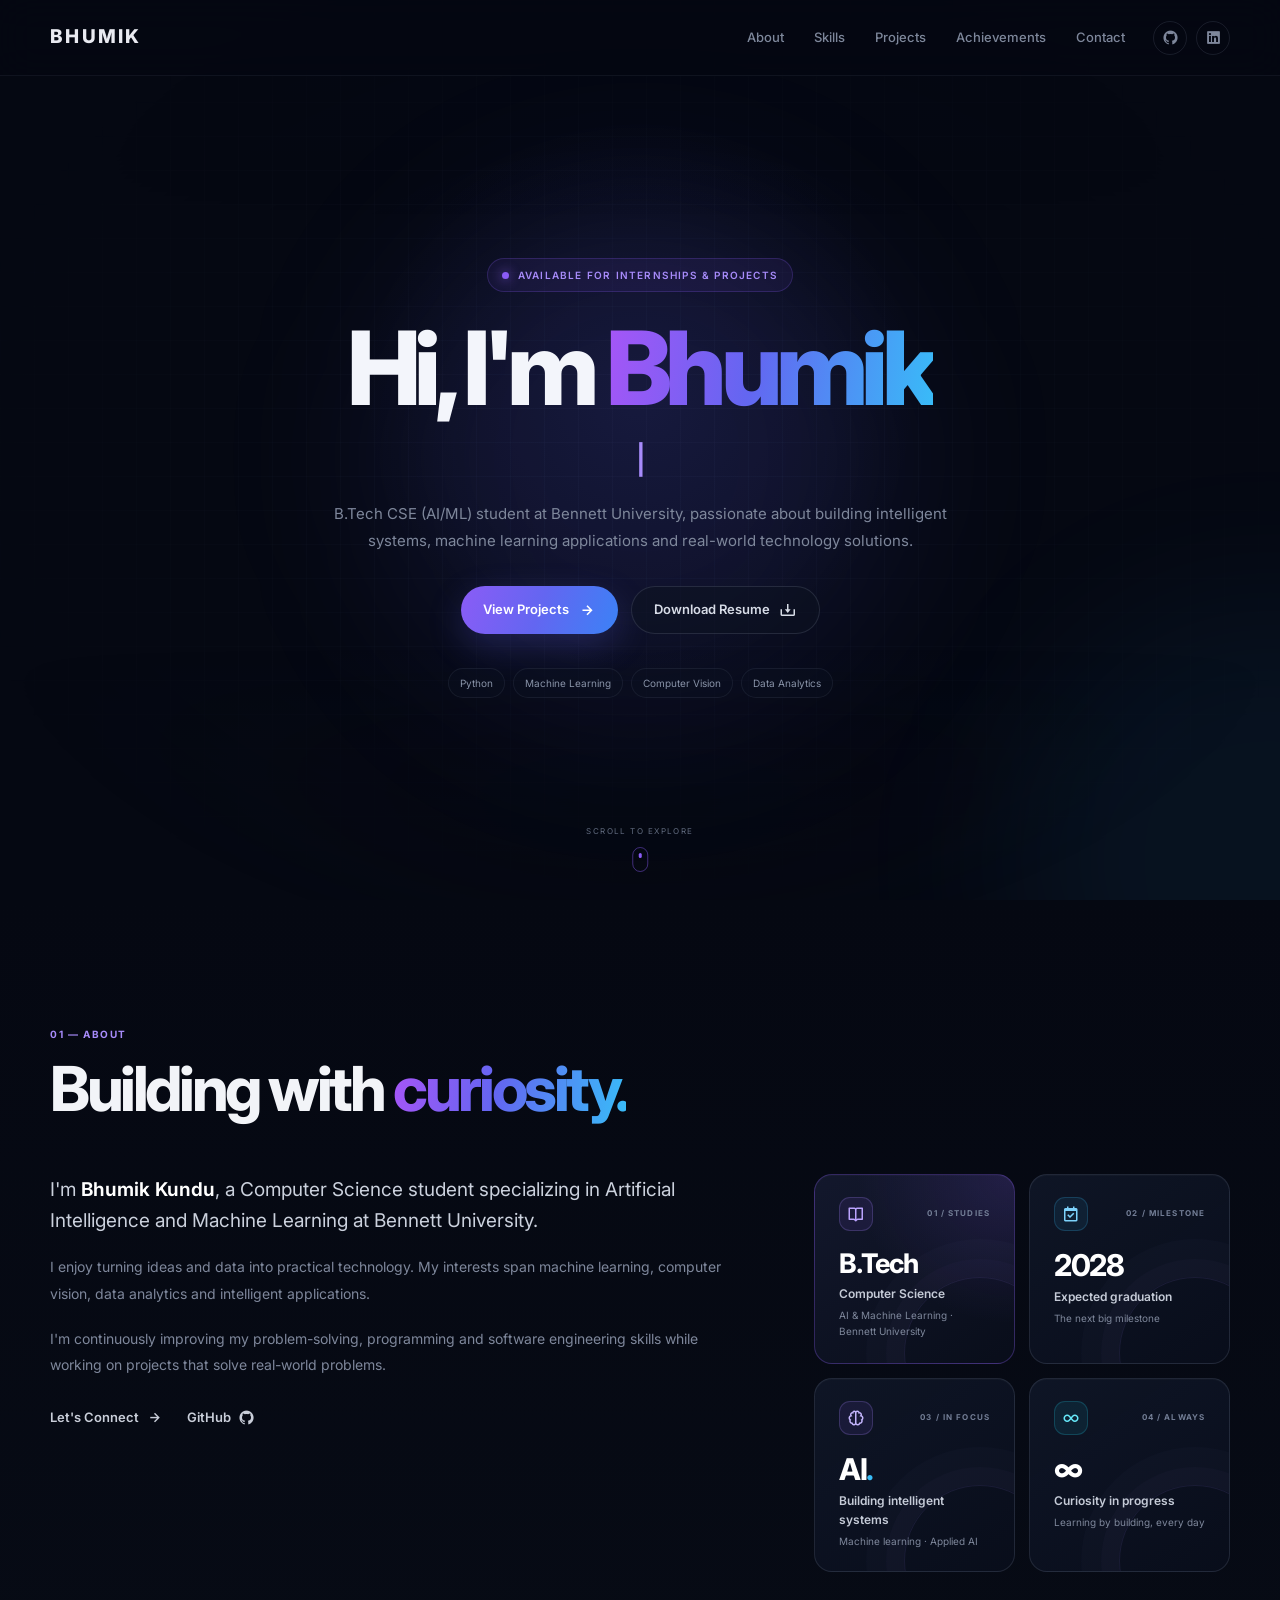
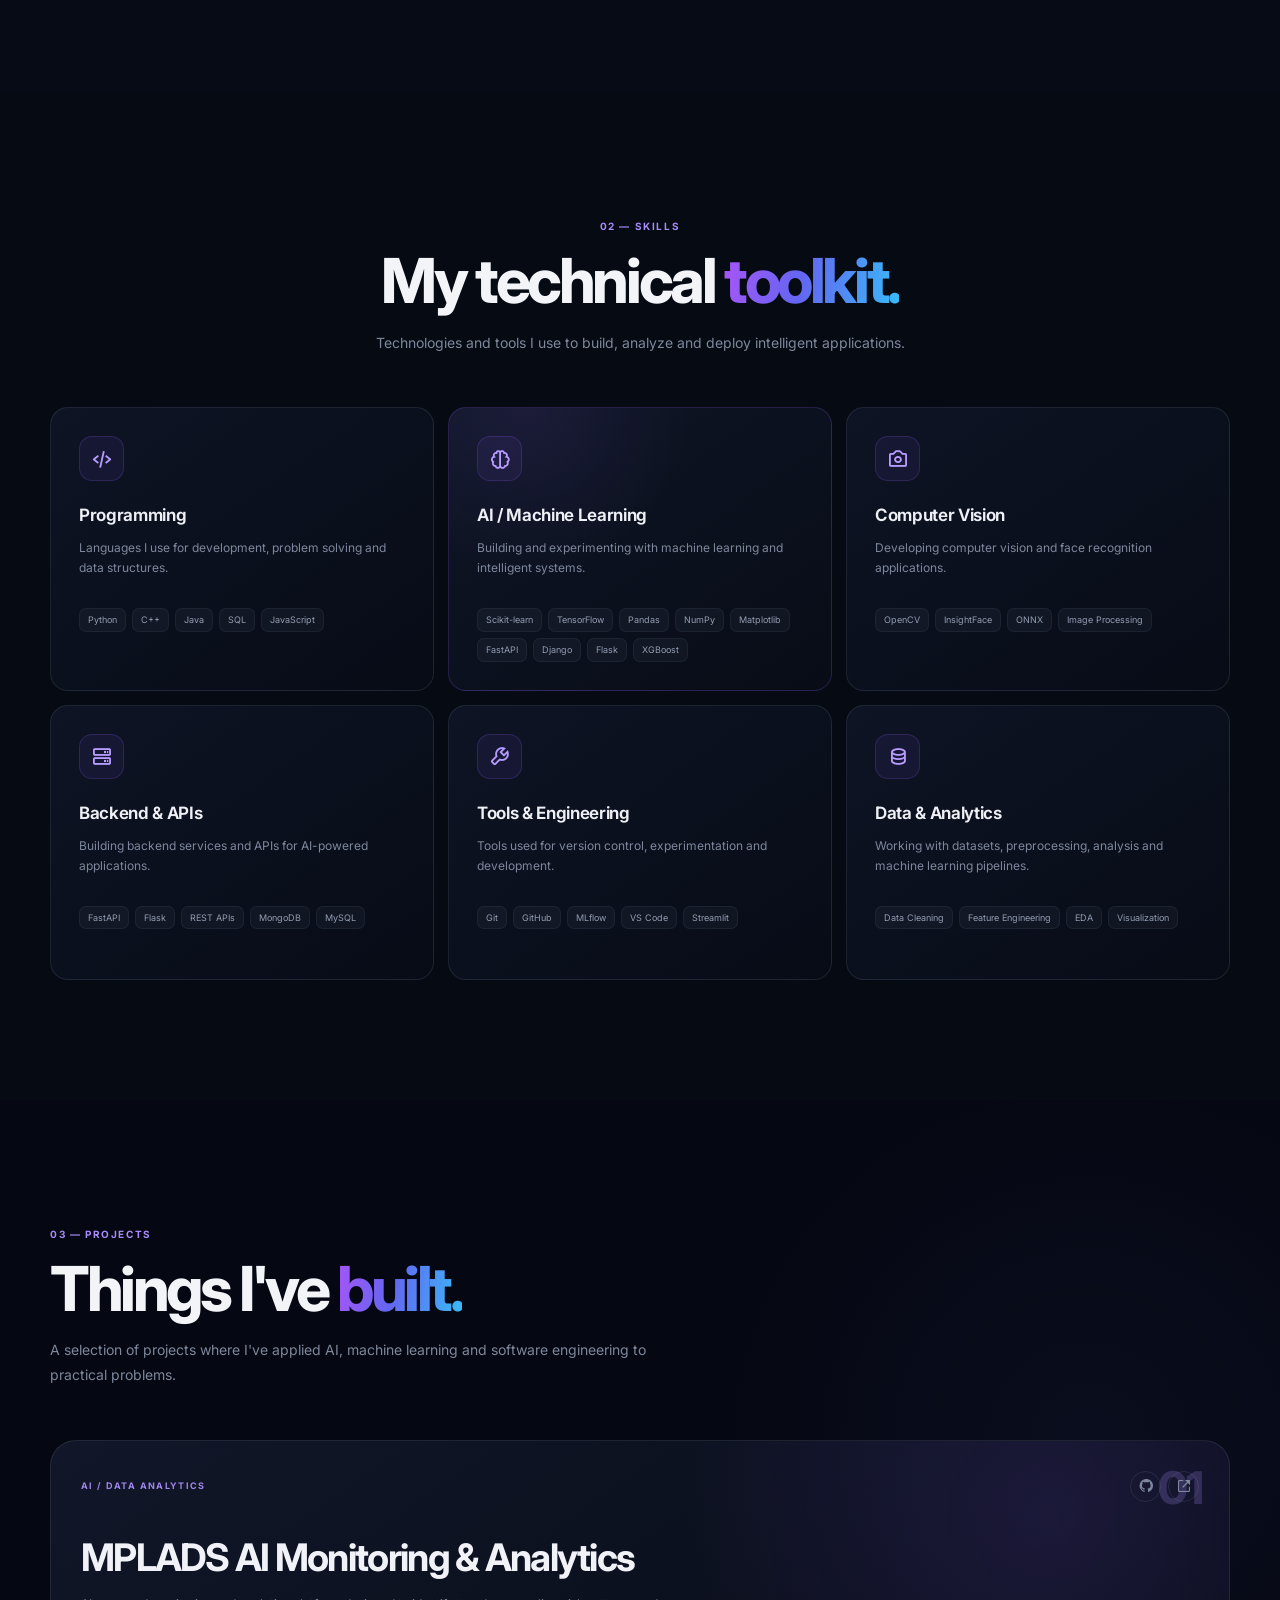
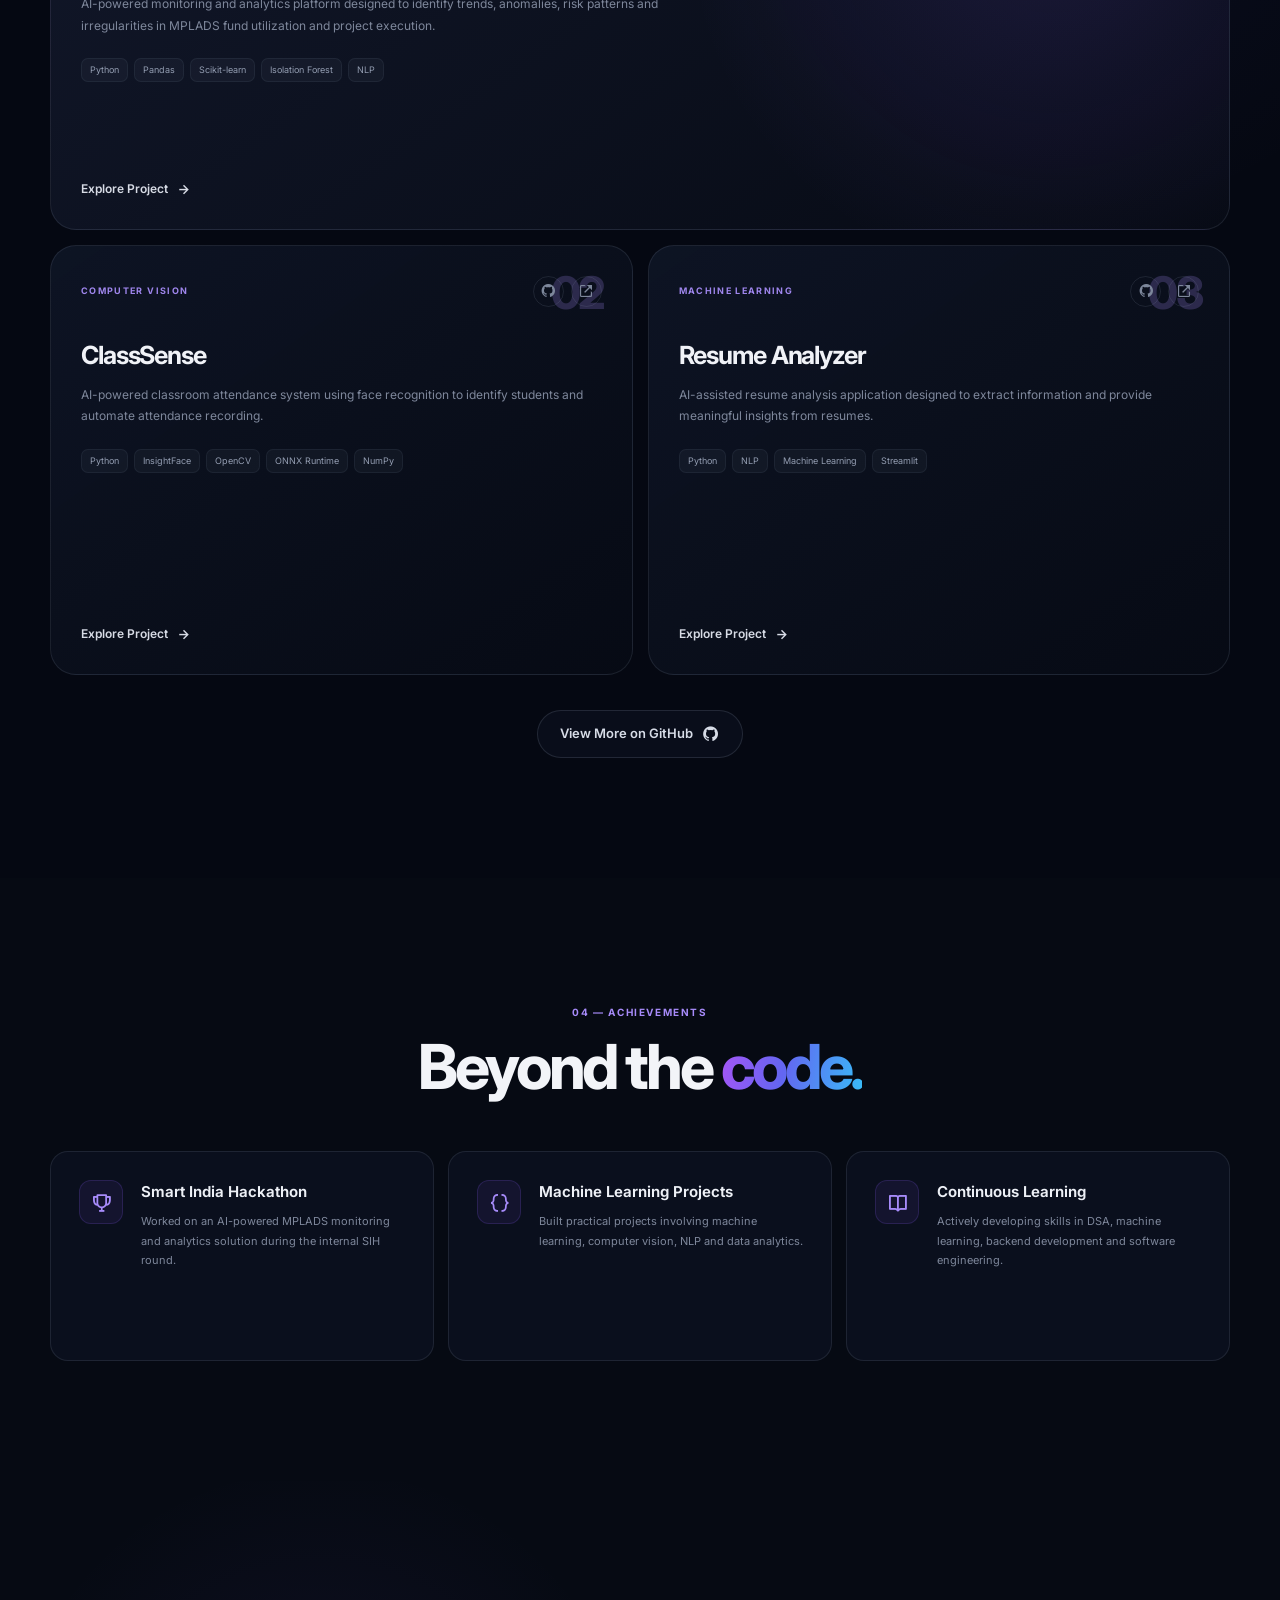
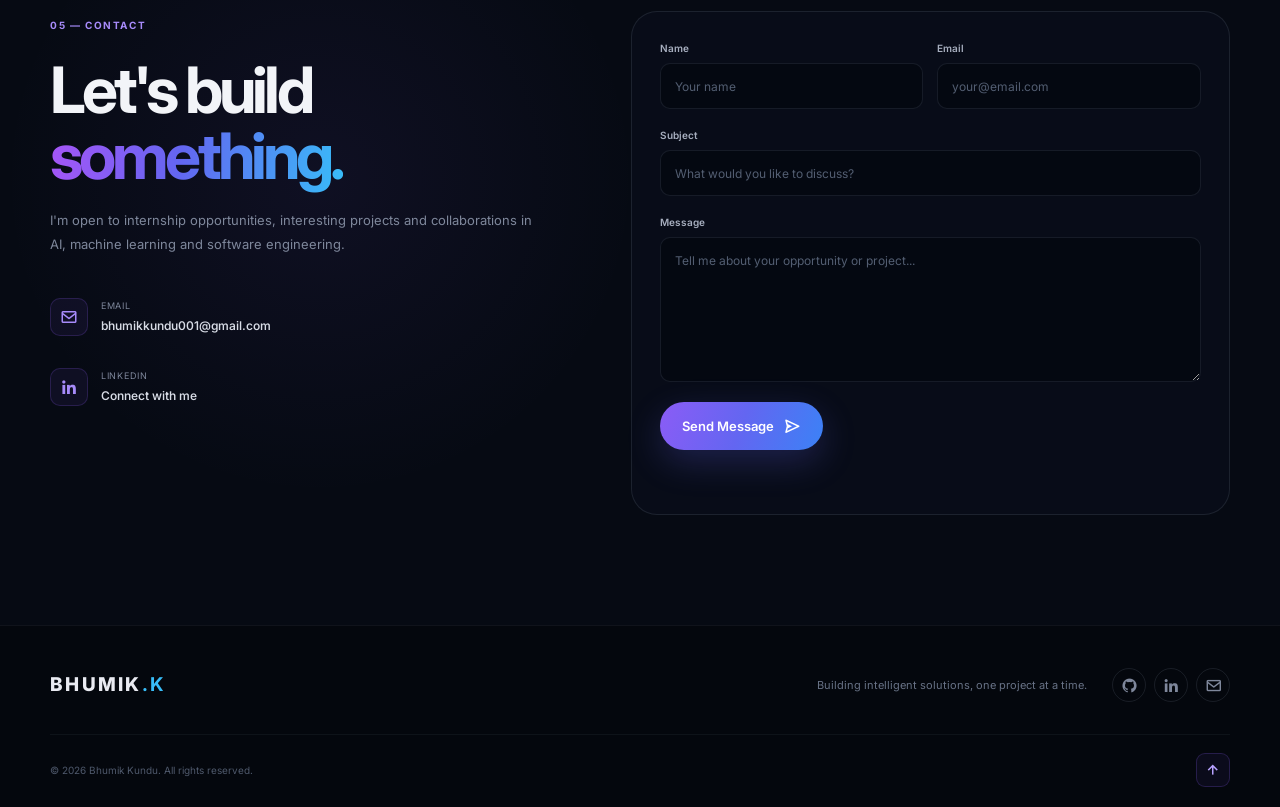
==== index.html @ c8700ef9 "Rename website.html to index.html" ====
<!DOCTYPE html>
<html lang="en">
<head>
    <meta charset="UTF-8">

    <meta name="viewport" content="width=device-width, initial-scale=1.0">

    <meta
        name="description"
        content="Bhumik Kundu — AI/ML Engineer and B.Tech CSE student at Bennett University. Explore my machine learning, computer vision and AI projects."
    >

    <meta
        name="keywords"
        content="Bhumik Kundu, AI ML Engineer, Machine Learning, Artificial Intelligence, Computer Vision, Python, C++, Bennett University"
    >

    <meta name="author" content="Bhumik Kundu">

    <meta name="theme-color" content="#070b16">

    <title>Bhumik Kundu | AI/ML Engineer</title>

    <!-- Google Font -->
    <link rel="preconnect" href="https://fonts.googleapis.com">
    <link rel="preconnect" href="https://fonts.gstatic.com" crossorigin>

    <link
        href="https://fonts.googleapis.com/css2?family=Inter:wght@400;500;600;700;800&display=swap"
        rel="stylesheet"
    >

    <!-- Boxicons -->
    <link
        href="https://unpkg.com/boxicons@2.1.4/css/boxicons.min.css"
        rel="stylesheet"
    >

    <!-- Main stylesheet -->
    <link rel="stylesheet" href="style.css">
</head>

<body>

    <!-- =========================================
         NAVIGATION
    ========================================== -->

    <header class="header" id="header">

        <a href="#home" class="logo">
            <span>BHUMIK</span>
        </a>

        <nav class="navbar" id="navbar">

            <a href="#about">About</a>
            <a href="#skills">Skills</a>
            <a href="#projects">Projects</a>
            <a href="#achievements">Achievements</a>
            <a href="#contact">Contact</a>

        </nav>

        <div class="nav-socials">

            <a
                href="https://github.com/"
                target="_blank"
                rel="noopener noreferrer"
                aria-label="GitHub"
            >
                <i class="bx bxl-github"></i>
            </a>

            <a
                href="https://www.linkedin.com/in/bhumikkundu/"
                target="_blank"
                rel="noopener noreferrer"
                aria-label="LinkedIn"
            >
                <i class="bx bxl-linkedin-square"></i>
            </a>

        </div>

        <button
            class="menu-btn"
            id="menu-btn"
            aria-label="Open navigation menu"
            aria-expanded="false"
        >
            <i class="bx bx-menu"></i>
        </button>

    </header>


    <!-- =========================================
         HERO SECTION
    ========================================== -->

    <main>

        <section class="hero" id="home">

            <!-- Background grid -->
            <div class="hero-grid"></div>

            <!-- Ambient glow -->
            <div class="hero-glow hero-glow-one"></div>
            <div class="hero-glow hero-glow-two"></div>

            <div class="hero-content">

                <div class="availability-badge">
                    <span class="status-dot"></span>
                    AVAILABLE FOR INTERNSHIPS & PROJECTS
                </div>

                <h1>
                    Hi, I'm
                    <span class="gradient-text">Bhumik</span>
                </h1>

                <h2>
                    <span id="typing-text">AI/ML Engineer</span>
                    <span class="typing-cursor">|</span>
                </h2>

                <p class="hero-description">
                    B.Tech CSE (AI/ML) student at Bennett University,
                    passionate about building intelligent systems,
                    machine learning applications and real-world
                    technology solutions.
                </p>

                <div class="hero-buttons">

                    <a href="#projects" class="btn btn-primary">
                        View Projects
                        <i class="bx bx-right-arrow-alt"></i>
                    </a>

                    <a href="resume.pdf" class="btn btn-secondary" download>
                        Download Resume
                        <i class="bx bx-download"></i>
                    </a>

                </div>

                <div class="hero-tech">

                    <span>Python</span>
                    <span>Machine Learning</span>
                    <span>Computer Vision</span>
                    <span>Data Analytics</span>

                </div>

            </div>

            <div class="scroll-indicator">

                <span>SCROLL TO EXPLORE</span>

                <div class="scroll-mouse">
                    <span></span>
                </div>

            </div>

        </section>


        <!-- =========================================
             ABOUT SECTION
        ========================================== -->

        <section class="section about-section" id="about">

            <div class="section-container">

                <div class="section-heading">

                    <span class="section-label">01 — ABOUT</span>

                    <h2>
                        Building with
                        <span class="gradient-text">curiosity.</span>
                    </h2>

                </div>


                <div class="about-grid">

                    <div class="about-content">

                        <p class="large-text">
                            I'm <strong>Bhumik Kundu</strong>, a Computer Science
                            student specializing in Artificial Intelligence and
                            Machine Learning at Bennett University.
                        </p>

                        <p>
                            I enjoy turning ideas and data into practical
                            technology. My interests span machine learning,
                            computer vision, data analytics and intelligent
                            applications.
                        </p>

                        <p>
                            I'm continuously improving my problem-solving,
                            programming and software engineering skills while
                            working on projects that solve real-world problems.
                        </p>

                        <div class="about-buttons">

                            <a href="#contact" class="text-link">
                                Let's Connect
                                <i class="bx bx-right-arrow-alt"></i>
                            </a>

                            <a
                                href="https://github.com/Bhumikkundu001"
                                target="_blank"
                                rel="noopener noreferrer"
                                class="text-link"
                            >
                                GitHub
                                <i class="bx bxl-github"></i>
                            </a>

                        </div>

                    </div>


                    <div class="about-stats">

                        <div class="stat-card stat-card-degree">
                            <div class="stat-card-top">
                                <span class="stat-icon" aria-hidden="true">
                                    <i class="bx bx-book-open"></i>
                                </span>
                                <span class="stat-index">01 / STUDIES</span>
                            </div>
                            <span class="stat-number">B.Tech</span>
                            <span class="stat-title">Computer Science</span>
                            <span class="stat-description">
                                AI &amp; Machine Learning · Bennett University
                            </span>
                        </div>

                        <div class="stat-card stat-card-year">
                            <div class="stat-card-top">
                                <span class="stat-icon" aria-hidden="true">
                                    <i class="bx bx-calendar-check"></i>
                                </span>
                                <span class="stat-index">02 / MILESTONE</span>
                            </div>
                            <span class="stat-number">2028</span>
                            <span class="stat-title">Expected graduation</span>
                            <span class="stat-description">The next big milestone</span>
                        </div>

                        <div class="stat-card stat-card-focus">
                            <div class="stat-card-top">
                                <span class="stat-icon" aria-hidden="true">
                                    <i class="bx bx-brain"></i>
                                </span>
                                <span class="stat-index">03 / IN FOCUS</span>
                            </div>
                            <span class="stat-number">AI<span class="stat-period">.</span></span>
                            <span class="stat-title">Building intelligent systems</span>
                            <span class="stat-description">Machine learning · Applied AI</span>
                        </div>

                        <div class="stat-card stat-card-learning">
                            <div class="stat-card-top">
                                <span class="stat-icon" aria-hidden="true">
                                    <i class="bx bx-infinite"></i>
                                </span>
                                <span class="stat-index">04 / ALWAYS</span>
                            </div>
                            <span class="stat-number">∞</span>
                            <span class="stat-title">Curiosity in progress</span>
                            <span class="stat-description">Learning by building, every day</span>
                        </div>

                    </div>

                </div>

            </div>

        </section>


        <!-- =========================================
             SKILLS SECTION
        ========================================== -->

        <section class="section skills-section" id="skills">

            <div class="section-container">

                <div class="section-heading centered">

                    <span class="section-label">02 — SKILLS</span>

                    <h2>
                        My technical
                        <span class="gradient-text">toolkit.</span>
                    </h2>

                    <p>
                        Technologies and tools I use to build,
                        analyze and deploy intelligent applications.
                    </p>

                </div>


                <div class="skills-grid">

                    <!-- Programming -->

                    <div class="skill-card">

                        <div class="skill-icon">
                            <i class="bx bx-code-alt"></i>
                        </div>

                        <h3>Programming</h3>

                        <p>
                            Languages I use for development,
                            problem solving and data structures.
                        </p>

                        <div class="skill-tags">

                            <span>Python</span>
                            <span>C++</span>
                            <span>Java</span>
                            <span>SQL</span>
                            <span>JavaScript</span>

                        </div>

                    </div>


                    <!-- AI / ML -->

                    <div class="skill-card featured-skill">

                        <div class="skill-icon">
                            <i class="bx bx-brain"></i>
                        </div>

                        <h3>AI / Machine Learning</h3>

                        <p>
                            Building and experimenting with
                            machine learning and intelligent systems.
                        </p>

                        <div class="skill-tags">

                            <span>Scikit-learn</span>
                            <span>TensorFlow</span>
                            <span>Pandas</span>
                            <span>NumPy</span>
                            <span>Matplotlib</span>
                            <span>FastAPI</span>
                            <span>Django</span>
                            <span>Flask</span>
                            <span>XGBoost</span>

                        </div>

                    </div>


                    <!-- Computer Vision -->

                    <div class="skill-card">

                        <div class="skill-icon">
                            <i class="bx bx-camera"></i>
                        </div>

                        <h3>Computer Vision</h3>

                        <p>
                            Developing computer vision and
                            face recognition applications.
                        </p>

                        <div class="skill-tags">

                            <span>OpenCV</span>
                            <span>InsightFace</span>
                            <span>ONNX</span>
                            <span>Image Processing</span>

                        </div>

                    </div>


                    <!-- Backend -->

                    <div class="skill-card">

                        <div class="skill-icon">
                            <i class="bx bx-server"></i>
                        </div>

                        <h3>Backend & APIs</h3>

                        <p>
                            Building backend services and
                            APIs for AI-powered applications.
                        </p>

                        <div class="skill-tags">

                            <span>FastAPI</span>
                            <span>Flask</span>
                            <span>REST APIs</span>
                            <span>MongoDB</span>
                            <span>MySQL</span>

                        </div>

                    </div>


                    <!-- Tools -->

                    <div class="skill-card">

                        <div class="skill-icon">
                            <i class="bx bx-wrench"></i>
                        </div>

                        <h3>Tools & Engineering</h3>

                        <p>
                            Tools used for version control,
                            experimentation and development.
                        </p>

                        <div class="skill-tags">

                            <span>Git</span>
                            <span>GitHub</span>
                            <span>MLflow</span>
                            <span>VS Code</span>
                            <span>Streamlit</span>

                        </div>

                    </div>


                    <!-- Data -->

                    <div class="skill-card">

                        <div class="skill-icon">
                            <i class="bx bx-data"></i>
                        </div>

                        <h3>Data & Analytics</h3>

                        <p>
                            Working with datasets, preprocessing,
                            analysis and machine learning pipelines.
                        </p>

                        <div class="skill-tags">

                            <span>Data Cleaning</span>
                            <span>Feature Engineering</span>
                            <span>EDA</span>
                            <span>Visualization</span>

                        </div>

                    </div>

                </div>

            </div>

        </section>


        <!-- =========================================
             PROJECTS SECTION
        ========================================== -->

        <section class="section projects-section" id="projects">

            <div class="section-container">

                <div class="section-heading">

                    <span class="section-label">03 — PROJECTS</span>

                    <h2>
                        Things I've
                        <span class="gradient-text">built.</span>
                    </h2>

                    <p>
                        A selection of projects where I've applied
                        AI, machine learning and software engineering
                        to practical problems.
                    </p>

                </div>


                <div class="projects-grid">


                    <!-- PROJECT 1 -->

                    <article class="project-card project-featured">

                        <div class="project-number">
                            01
                        </div>

                        <div class="project-content">

                            <div class="project-top">

                                <span class="project-category">
                                    AI / DATA ANALYTICS
                                </span>

                                <div class="project-links">

                                    <a
                                        href="https://github.com/Bhumikkundu001/MPLADS-Sentinel"
                                        aria-label="MPLADS GitHub repository"
                                    >
                                        <i class="bx bxl-github"></i>
                                    </a>

                                    <a
                                        href="https://mplads-sentinel-gamma.vercel.app/"
                                        aria-label="MPLADS live project"
                                    >
                                        <i class="bx bx-link-external"></i>
                                    </a>

                                </div>

                            </div>

                            <h3>
                                MPLADS AI Monitoring &
                                Analytics
                            </h3>

                            <p>
                                AI-powered monitoring and analytics platform
                                designed to identify trends, anomalies,
                                risk patterns and irregularities in MPLADS
                                fund utilization and project execution.
                            </p>

                            <div class="project-tech">

                                <span>Python</span>
                                <span>Pandas</span>
                                <span>Scikit-learn</span>
                                <span>Isolation Forest</span>
                                <span>NLP</span>

                            </div>

                            <a href="https://github.com/Bhumikkundu001/MPLADS-Sentinel/blob/main/MPLADS_Sentinel_Formatted.md" class="project-link">
                                Explore Project
                                <i class="bx bx-right-arrow-alt"></i>
                            </a>

                        </div>

                    </article>


                    <!-- PROJECT 2 -->

                    <article class="project-card">

                        <div class="project-number">
                            02
                        </div>

                        <div class="project-content">

                            <div class="project-top">

                                <span class="project-category">
                                    COMPUTER VISION
                                </span>

                                <div class="project-links">

                                    <a
                                        href="https://github.com/Bhumikkundu001/ClassSense"
                                        aria-label="ClassSense GitHub repository"
                                    >
                                        <i class="bx bxl-github"></i>
                                    </a>

                                    <a
                                        href="https://class-sense-alpha.vercel.app/"
                                        aria-label="ClassSense live project"
                                    >
                                        <i class="bx bx-link-external"></i>
                                    </a>

                                </div>

                            </div>

                            <h3>
                                ClassSense
                            </h3>

                            <p>
                                AI-powered classroom attendance system
                                using face recognition to identify students
                                and automate attendance recording.
                            </p>

                            <div class="project-tech">

                                <span>Python</span>
                                <span>InsightFace</span>
                                <span>OpenCV</span>
                                <span>ONNX Runtime</span>
                                <span>NumPy</span>

                            </div>

                            <a href="https://github.com/Bhumikkundu001/ClassSense/blob/main/README%20(1).md" class="project-link">
                                Explore Project
                                <i class="bx bx-right-arrow-alt"></i>
                            </a>

                        </div>

                    </article>


                    <!-- PROJECT 3 -->

                    <article class="project-card">

                        <div class="project-number">
                            03
                        </div>

                        <div class="project-content">

                            <div class="project-top">

                                <span class="project-category">
                                    MACHINE LEARNING
                                </span>

                                <div class="project-links">

                                    <a
                                        href="https://github.com/Bhumikkundu001/Resume-Analyzer"
                                        aria-label="Resume Analyzer GitHub repository"
                                    >
                                        <i class="bx bxl-github"></i>
                                    </a>

                                    <a
                                        href="https://resume-analyzer001.streamlit.app/"
                                        aria-label="Resume Analyzer project"
                                    >
                                        <i class="bx bx-link-external"></i>
                                    </a>

                                </div>

                            </div>

                            <h3>
                                Resume Analyzer
                            </h3>

                            <p>
                                AI-assisted resume analysis application
                                designed to extract information and provide
                                meaningful insights from resumes.
                            </p>

                            <div class="project-tech">

                                <span>Python</span>
                                <span>NLP</span>
                                <span>Machine Learning</span>
                                <span>Streamlit</span>

                            </div>

                            <a href="https://github.com/Bhumikkundu001/Resume-Analyzer/blob/main/README.md" class="project-link">
                                Explore Project
                                <i class="bx bx-right-arrow-alt"></i>
                            </a>

                        </div>

                    </article>


                </div>

                <div class="projects-footer">

                    <a
                        href="https://github.com/"
                        target="_blank"
                        rel="noopener noreferrer"
                        class="btn btn-secondary"
                    >
                        View More on GitHub
                        <i class="bx bxl-github"></i>
                    </a>

                </div>

            </div>

        </section>


        <!-- =========================================
             ACHIEVEMENTS SECTION
        ========================================== -->

        <section class="section achievements-section" id="achievements">

            <div class="section-container">

                <div class="section-heading centered">

                    <span class="section-label">04 — ACHIEVEMENTS</span>

                    <h2>
                        Beyond the
                        <span class="gradient-text">code.</span>
                    </h2>

                </div>


                <div class="achievements-grid">

                    <div class="achievement-card">

                        <div class="achievement-icon">
                            <i class="bx bx-trophy"></i>
                        </div>

                        <div>
                            <h3>Smart India Hackathon</h3>

                            <p>
                                Worked on an AI-powered MPLADS monitoring
                                and analytics solution during the internal
                                SIH round.
                            </p>
                        </div>

                    </div>


                    <div class="achievement-card">

                        <div class="achievement-icon">
                            <i class="bx bx-code-curly"></i>
                        </div>

                        <div>
                            <h3>Machine Learning Projects</h3>

                            <p>
                                Built practical projects involving
                                machine learning, computer vision,
                                NLP and data analytics.
                            </p>
                        </div>

                    </div>


                    <div class="achievement-card">

                        <div class="achievement-icon">
                            <i class="bx bx-book-open"></i>
                        </div>

                        <div>
                            <h3>Continuous Learning</h3>

                            <p>
                                Actively developing skills in DSA,
                                machine learning, backend development
                                and software engineering.
                            </p>
                        </div>

                    </div>

                </div>

            </div>

        </section>


        <!-- =========================================
             CONTACT SECTION
        ========================================== -->

        <section class="section contact-section" id="contact">

            <div class="contact-grid">

                <div class="contact-content">

                    <span class="section-label">
                        05 — CONTACT
                    </span>

                    <h2>
                        Let's build
                        <span class="gradient-text">something.</span>
                    </h2>

                    <p>
                        I'm open to internship opportunities,
                        interesting projects and collaborations
                        in AI, machine learning and software engineering.
                    </p>


                    <div class="contact-details">

                        <a
                            href="mailto:bhumikkundu001@gmail.com"
                            class="contact-item"
                        >

                            <span class="contact-icon">
                                <i class="bx bx-envelope"></i>
                            </span>

                            <div>
                                <small>Email</small>
                                <strong>
                                    bhumikkundu001@gmail.com
                                </strong>
                            </div>

                        </a>


                        <a
                            href="https://www.linkedin.com/in/bhumikkundu/"
                            target="_blank"
                            rel="noopener noreferrer"
                            class="contact-item"
                        >

                            <span class="contact-icon">
                                <i class="bx bxl-linkedin"></i>
                            </span>

                            <div>
                                <small>LinkedIn</small>
                                <strong>
                                    Connect with me
                                </strong>
                            </div>

                        </a>

                    </div>

                </div>


                <div class="contact-form-container">

                    <form
                        class="contact-form"
                        id="contact-form"
                    >

                        <div class="form-row">

                            <div class="form-group">

                                <label for="name">
                                    Name
                                </label>

                                <input
                                    type="text"
                                    id="name"
                                    name="name"
                                    placeholder="Your name"
                                    autocomplete="name"
                                    required
                                >

                            </div>


                            <div class="form-group">

                                <label for="email">
                                    Email
                                </label>

                                <input
                                    type="email"
                                    id="email"
                                    name="email"
                                    placeholder="your@email.com"
                                    autocomplete="email"
                                    required
                                >

                            </div>

                        </div>


                        <div class="form-group">

                            <label for="subject">
                                Subject
                            </label>

                            <input
                                type="text"
                                id="subject"
                                name="subject"
                                placeholder="What would you like to discuss?"
                                required
                            >

                        </div>


                        <div class="form-group">

                            <label for="message">
                                Message
                            </label>

                            <textarea
                                id="message"
                                name="message"
                                rows="6"
                                placeholder="Tell me about your opportunity or project..."
                                required
                            ></textarea>

                        </div>


                        <button
                            type="submit"
                            class="btn btn-primary form-submit"
                        >
                            Send Message
                            <i class="bx bx-send"></i>
                        </button>

                        <p
                            class="form-status"
                            id="form-status"
                            aria-live="polite"
                        ></p>

                    </form>

                </div>

            </div>

        </section>

    </main>


    <!-- =========================================
         FOOTER
    ========================================== -->

    <footer class="footer">

        <div class="footer-content">

            <a href="#home" class="logo">
                <span>BHUMIK</span><strong>.K</strong>
            </a>

            <p>
                Building intelligent solutions,
                one project at a time.
            </p>

            <div class="footer-socials">

                <a
                    href="https://github.com/"
                    target="_blank"
                    rel="noopener noreferrer"
                    aria-label="GitHub"
                >
                    <i class="bx bxl-github"></i>
                </a>

                <a
                    href="https://www.linkedin.com/in/bhumikkundu/"
                    target="_blank"
                    rel="noopener noreferrer"
                    aria-label="LinkedIn"
                >
                    <i class="bx bxl-linkedin"></i>
                </a>

                <a
                    href="mailto:bhumikkundu001@gmail.com"
                    aria-label="Email"
                >
                    <i class="bx bx-envelope"></i>
                </a>

            </div>

        </div>


        <div class="footer-bottom">

            <p>
                © 2026 Bhumik Kundu. All rights reserved.
            </p>

            <a href="#home" aria-label="Back to top">
                <i class="bx bx-up-arrow-alt"></i>
            </a>

        </div>

    </footer>


    <!-- Main JavaScript -->
    <script src="main.js"></script>

</body>
</html>
---- style.css ----
/* BHUMIK KUNDU — Premium AI/ML Portfolio CSS */
:root{--bg:#050812;--bg-soft:#080d19;--surface:rgba(13,19,34,.72);--surface-solid:#0d1322;--surface-hover:rgba(20,28,48,.92);--border:rgba(148,163,184,.14);--border-strong:rgba(139,92,246,.32);--text:#f3f5fb;--text-soft:#b2bacb;--text-muted:#7e879b;--purple:#8b5cf6;--purple-light:#a78bfa;--blue:#38bdf8;--cyan:#22d3ee;--gradient:linear-gradient(100deg,#a855f7 0%,#6366f1 45%,#38bdf8 100%);--glow:0 0 50px rgba(139,92,246,.14);--header-height:76px;--max-width:1180px;--radius-md:18px;--radius-lg:26px;--transition:220ms ease}
*{margin:0;padding:0;box-sizing:border-box}
html{scroll-behavior:smooth;scroll-padding-top:90px}
body{min-height:100vh;color:var(--text);background:radial-gradient(circle at 15% 15%,rgba(99,102,241,.08),transparent 30%),radial-gradient(circle at 85% 35%,rgba(56,189,248,.055),transparent 28%),var(--bg);font-family:"Inter",sans-serif;line-height:1.6;overflow-x:hidden}
a{color:inherit;text-decoration:none}button,input,textarea{font:inherit}button{border:0}img{display:block;max-width:100%}main{width:100%}.section{position:relative;width:100%;padding:120px 24px}.section-container{width:min(100%,var(--max-width));margin:0 auto}.gradient-text{background:var(--gradient);-webkit-background-clip:text;background-clip:text;color:transparent}
.header{position:fixed;top:0;left:0;width:100%;height:var(--header-height);padding:0 max(24px,calc((100vw - var(--max-width))/2));display:flex;align-items:center;justify-content:space-between;gap:28px;background:rgba(5,8,18,.74);border-bottom:1px solid rgba(148,163,184,.08);backdrop-filter:blur(18px);-webkit-backdrop-filter:blur(18px);z-index:1000}
.logo{display:inline-flex;align-items:center;font-size:19px;font-weight:800;letter-spacing:.12em;white-space:nowrap}.logo span{color:#e9eaf1}.logo strong{color:var(--blue)}
.navbar{display:flex;align-items:center;justify-content:center;gap:30px;margin-left:auto}.navbar a{position:relative;color:var(--text-muted);font-size:13px;font-weight:500;transition:color var(--transition)}.navbar a::after{content:"";position:absolute;left:50%;bottom:-9px;width:0;height:2px;border-radius:99px;background:var(--gradient);transform:translateX(-50%);transition:width var(--transition)}.navbar a:hover,.navbar a.active{color:#fff}.navbar a:hover::after,.navbar a.active::after{width:18px}
.nav-socials{display:flex;align-items:center;gap:9px}.nav-socials a,.footer-socials a{width:34px;height:34px;display:inline-flex;align-items:center;justify-content:center;color:var(--text-muted);border:1px solid var(--border);border-radius:50%;transition:color var(--transition),border-color var(--transition),background var(--transition),transform var(--transition)}.nav-socials a:hover,.footer-socials a:hover{color:#fff;border-color:rgba(139,92,246,.55);background:rgba(139,92,246,.1);transform:translateY(-2px)}.nav-socials i,.footer-socials i{font-size:17px}.menu-btn{display:none;width:40px;height:40px;align-items:center;justify-content:center;color:#fff;background:transparent;border:1px solid var(--border);border-radius:10px;cursor:pointer}.menu-btn i{font-size:23px}
.hero{position:relative;min-height:100vh;padding:calc(var(--header-height) + 80px) 24px 100px;display:flex;align-items:center;justify-content:center;isolation:isolate;overflow:hidden;background:radial-gradient(circle at 50% 44%,rgba(99,102,241,.10),transparent 34%),#050812}.hero-grid{position:absolute;inset:0;z-index:-3;opacity:.55;background-image:linear-gradient(rgba(80,96,135,.11) 1px,transparent 1px),linear-gradient(90deg,rgba(80,96,135,.11) 1px,transparent 1px);background-size:34px 34px;mask-image:radial-gradient(ellipse at center,black 15%,transparent 80%);-webkit-mask-image:radial-gradient(ellipse at center,black 15%,transparent 80%)}.hero-grid::after{content:"";position:absolute;inset:0;background:linear-gradient(to bottom,rgba(5,8,18,.2),transparent 25%,transparent 72%,#050812 100%)}.hero-glow{position:absolute;width:520px;height:520px;border-radius:50%;filter:blur(80px);pointer-events:none;z-index:-2}.hero-glow-one{top:22%;left:50%;transform:translateX(-50%);background:rgba(99,102,241,.10)}.hero-glow-two{right:-250px;bottom:-220px;background:rgba(56,189,248,.06)}
.hero-content{width:min(900px,100%);text-align:center;margin:0 auto;animation:heroEnter 850ms ease both}.availability-badge{width:fit-content;margin:0 auto 26px;padding:8px 14px;display:inline-flex;align-items:center;gap:9px;color:#a78bfa;background:rgba(139,92,246,.08);border:1px solid rgba(139,92,246,.22);border-radius:999px;font-size:10px;font-weight:600;letter-spacing:.12em}.status-dot{width:7px;height:7px;border-radius:50%;background:#8b5cf6;box-shadow:0 0 12px rgba(139,92,246,.9);animation:pulseDot 2s ease-in-out infinite}.hero h1{font-size:clamp(58px,8vw,104px);line-height:.98;letter-spacing:-.065em;font-weight:800;margin-bottom:22px}.hero h2{min-height:39px;color:#c4cad7;font-size:clamp(20px,2.4vw,29px);line-height:1.3;font-weight:600;letter-spacing:-.025em}.typing-cursor{color:var(--purple-light);margin-left:2px;animation:blink .9s step-end infinite}.hero-description{width:min(660px,100%);margin:20px auto 0;color:var(--text-muted);font-size:15px;line-height:1.8}.hero-buttons{margin-top:32px;display:flex;align-items:center;justify-content:center;gap:13px;flex-wrap:wrap}.btn{min-height:48px;padding:0 22px;display:inline-flex;align-items:center;justify-content:center;gap:9px;border-radius:999px;font-size:13px;font-weight:600;transition:transform var(--transition),box-shadow var(--transition),border-color var(--transition),background var(--transition)}.btn i{font-size:18px}.btn-primary{color:#fff;background:linear-gradient(110deg,#8b5cf6,#6366f1,#3b82f6);box-shadow:0 12px 35px rgba(99,102,241,.24)}.btn-primary:hover{transform:translateY(-3px);box-shadow:0 18px 45px rgba(99,102,241,.34)}.btn-secondary{color:#d7dce7;background:rgba(13,19,34,.55);border:1px solid rgba(148,163,184,.18)}.btn-secondary:hover{transform:translateY(-3px);color:#fff;border-color:rgba(139,92,246,.42);background:rgba(20,27,46,.78)}.hero-tech{margin-top:34px;display:flex;justify-content:center;align-items:center;flex-wrap:wrap;gap:8px}.hero-tech span{padding:6px 11px;color:#8993a8;border:1px solid rgba(148,163,184,.10);border-radius:999px;background:rgba(13,19,34,.36);font-size:10px}.scroll-indicator{position:absolute;bottom:28px;left:50%;transform:translateX(-50%);display:flex;flex-direction:column;align-items:center;gap:9px;color:#606a7e;font-size:8px;letter-spacing:.18em}.scroll-mouse{position:relative;width:16px;height:25px;border:1px solid rgba(139,92,246,.45);border-radius:10px}.scroll-mouse span{position:absolute;top:5px;left:50%;width:3px;height:5px;border-radius:4px;background:var(--purple);transform:translateX(-50%);animation:scrollDown 1.7s ease-in-out infinite}
.section-heading{max-width:780px;margin-bottom:52px}.section-heading.centered{margin-left:auto;margin-right:auto;text-align:center}.section-label{display:inline-block;margin-bottom:14px;color:var(--purple-light);font-size:10px;font-weight:700;letter-spacing:.16em}.section-heading h2{color:#f2f4f8;font-size:clamp(38px,5vw,62px);line-height:1.06;letter-spacing:-.055em;font-weight:750}.section-heading p{max-width:650px;margin-top:16px;color:var(--text-muted);font-size:14px;line-height:1.8}.section-heading.centered p{margin-left:auto;margin-right:auto}
.about-section{background:linear-gradient(to bottom,#050812,#070b15)}.about-grid{display:grid;grid-template-columns:minmax(0,1.25fr) minmax(330px,.75fr);gap:70px;align-items:start}.about-content{max-width:690px}.about-content p{color:var(--text-muted);font-size:14px;line-height:1.9;margin-bottom:18px}.about-content p.large-text{color:#cbd1dd;font-size:19px;line-height:1.65}.about-content strong{color:#fff;font-weight:650}.about-buttons{margin-top:28px;display:flex;align-items:center;gap:24px;flex-wrap:wrap}.text-link{display:inline-flex;align-items:center;gap:7px;color:#c9ced9;font-size:13px;font-weight:600;transition:color var(--transition)}.text-link i{font-size:17px;transition:transform var(--transition)}.text-link:hover{color:#fff}.text-link:hover i{transform:translateX(4px)}.about-stats{display:grid;grid-template-columns:repeat(2,1fr);gap:12px}.stat-card{min-height:165px;padding:24px;display:flex;flex-direction:column;justify-content:center;border:1px solid var(--border);border-radius:var(--radius-md);background:var(--surface);box-shadow:inset 0 1px rgba(255,255,255,.025);transition:transform var(--transition),border-color var(--transition),background var(--transition)}.stat-card:hover{transform:translateY(-4px);border-color:var(--border-strong);background:var(--surface-hover)}.stat-number{color:#fff;font-size:30px;line-height:1;font-weight:750;letter-spacing:-.04em}.stat-title{margin-top:10px;color:#c5cbd7;font-size:12px;font-weight:600}.stat-description{margin-top:4px;color:var(--text-muted);font-size:10px}
.skills-section{background:#060a13}.skills-grid{display:grid;grid-template-columns:repeat(3,1fr);gap:14px}.skill-card{min-height:275px;padding:28px;border:1px solid var(--border);border-radius:var(--radius-md);background:linear-gradient(145deg,rgba(18,25,43,.72),rgba(9,13,24,.72));transition:transform var(--transition),border-color var(--transition),box-shadow var(--transition)}.skill-card:hover{transform:translateY(-5px);border-color:rgba(139,92,246,.30);box-shadow:var(--glow)}.featured-skill{border-color:rgba(139,92,246,.22);background:radial-gradient(circle at 20% 0%,rgba(139,92,246,.10),transparent 40%),linear-gradient(145deg,rgba(18,25,43,.78),rgba(9,13,24,.78))}.skill-icon{width:45px;height:45px;display:inline-flex;align-items:center;justify-content:center;margin-bottom:21px;color:#b79cff;border:1px solid rgba(139,92,246,.20);border-radius:13px;background:rgba(139,92,246,.08)}.skill-icon i{font-size:22px}.skill-card h3{color:#eef0f5;font-size:17px;font-weight:650;letter-spacing:-.02em}.skill-card>p{min-height:52px;margin-top:9px;color:var(--text-muted);font-size:12px;line-height:1.65}.skill-tags{margin-top:18px;display:flex;flex-wrap:wrap;gap:6px}.skill-tags span,.project-tech span{padding:5px 8px;color:#939db1;background:rgba(148,163,184,.055);border:1px solid rgba(148,163,184,.09);border-radius:7px;font-size:9px;line-height:1.3}
.projects-section{background:radial-gradient(circle at 85% 25%,rgba(99,102,241,.05),transparent 25%),#050812}.projects-grid{display:grid;grid-template-columns:repeat(2,minmax(0,1fr));gap:15px}.project-card{position:relative;min-height:430px;padding:30px;overflow:hidden;border:1px solid var(--border);border-radius:var(--radius-lg);background:linear-gradient(145deg,rgba(15,22,38,.88),rgba(7,11,21,.92));transition:transform 260ms ease,border-color 260ms ease,box-shadow 260ms ease}.project-card::before{content:"";position:absolute;inset:0;background:radial-gradient(circle at 100% 0%,rgba(99,102,241,.10),transparent 38%);opacity:0;transition:opacity 260ms ease;pointer-events:none}.project-card:hover{transform:translateY(-6px);border-color:rgba(139,92,246,.30);box-shadow:0 24px 70px rgba(0,0,0,.28)}.project-card:hover::before{opacity:1}.project-featured{grid-column:span 2;min-height:390px;background:radial-gradient(circle at 85% 20%,rgba(139,92,246,.13),transparent 35%),linear-gradient(145deg,rgba(18,24,43,.95),rgba(7,11,21,.95))}.project-number{position:absolute;top:24px;right:28px;color:rgba(167,139,250,.22);font-size:45px;line-height:1;font-weight:800;letter-spacing:-.06em}.project-content{position:relative;z-index:1;height:100%;display:flex;flex-direction:column}.project-top{display:flex;align-items:center;justify-content:space-between;gap:20px}.project-category{color:#9f86ed;font-size:9px;font-weight:700;letter-spacing:.15em}.project-links{display:flex;gap:7px}.project-links a{width:31px;height:31px;display:inline-flex;align-items:center;justify-content:center;color:#7d879b;border:1px solid var(--border);border-radius:50%;transition:color var(--transition),border-color var(--transition),background var(--transition)}.project-links a:hover{color:#fff;border-color:rgba(139,92,246,.45);background:rgba(139,92,246,.09)}.project-links i{font-size:16px}.project-card h3{max-width:650px;margin-top:34px;color:#f0f2f7;font-size:clamp(25px,3vw,38px);line-height:1.12;letter-spacing:-.045em;font-weight:700}.project-card:not(.project-featured) h3{font-size:25px}.project-card p{max-width:650px;margin-top:15px;color:var(--text-muted);font-size:12px;line-height:1.8}.project-tech{margin-top:22px;display:flex;flex-wrap:wrap;gap:6px}.project-link{width:fit-content;margin-top:auto;padding-top:25px;display:inline-flex;align-items:center;gap:7px;color:#d7dbe5;font-size:12px;font-weight:600}.project-link i{font-size:17px;transition:transform var(--transition)}.project-link:hover{color:#fff}.project-link:hover i{transform:translateX(5px)}.projects-footer{margin-top:35px;display:flex;justify-content:center}
.achievements-section{background:#060a13}.achievements-grid{display:grid;grid-template-columns:repeat(3,1fr);gap:14px}.achievement-card{min-height:210px;padding:28px;display:grid;grid-template-columns:auto 1fr;align-items:start;gap:18px;border:1px solid var(--border);border-radius:var(--radius-md);background:var(--surface);transition:transform var(--transition),border-color var(--transition)}.achievement-card:hover{transform:translateY(-5px);border-color:rgba(139,92,246,.30)}.achievement-icon{width:44px;height:44px;display:flex;align-items:center;justify-content:center;color:#a78bfa;background:rgba(139,92,246,.08);border:1px solid rgba(139,92,246,.18);border-radius:12px}.achievement-icon i{font-size:21px}.achievement-card h3{color:#edf0f6;font-size:15px;font-weight:650}.achievement-card p{margin-top:8px;color:var(--text-muted);font-size:11px;line-height:1.75}
.education-section{background:#050812}.education-card{display:grid;grid-template-columns:180px 1fr auto;gap:35px;align-items:center;padding:35px;border:1px solid var(--border);border-radius:var(--radius-lg);background:radial-gradient(circle at 90% 50%,rgba(56,189,248,.06),transparent 30%),var(--surface)}.education-year{color:var(--purple-light);font-size:12px;font-weight:650;letter-spacing:.04em}.education-label{color:var(--text-muted);font-size:9px;font-weight:700;letter-spacing:.13em}.education-details h3{margin-top:8px;color:#f2f4f8;font-size:25px;letter-spacing:-.035em}.education-details p{margin-top:5px;color:var(--text-muted);font-size:12px}.education-cgpa{min-width:100px;padding-left:30px;border-left:1px solid var(--border);display:flex;flex-direction:column;align-items:center}.education-cgpa span{color:var(--text-muted);font-size:9px;font-weight:700;letter-spacing:.13em}.education-cgpa strong{margin-top:3px;color:#fff;font-size:28px}
.contact-section{padding-top:130px;padding-bottom:110px;background:radial-gradient(circle at 25% 40%,rgba(139,92,246,.07),transparent 30%),#060a13}.contact-grid{width:min(100%,var(--max-width));margin:0 auto;display:grid;grid-template-columns:.9fr 1.1fr;gap:90px;align-items:start}.contact-content h2{max-width:550px;margin-top:10px;color:#f2f4f8;font-size:clamp(43px,5vw,67px);line-height:1.02;letter-spacing:-.06em}.contact-content>p{max-width:490px;margin-top:20px;color:var(--text-muted);font-size:13px;line-height:1.85}.contact-details{margin-top:32px;display:flex;flex-direction:column;gap:12px}.contact-item{width:fit-content;display:flex;align-items:center;gap:13px;padding:10px 0}.contact-icon{width:38px;height:38px;display:inline-flex;align-items:center;justify-content:center;color:#a78bfa;border:1px solid rgba(139,92,246,.20);border-radius:10px;background:rgba(139,92,246,.07)}.contact-icon i{font-size:18px}.contact-item div{display:flex;flex-direction:column}.contact-item small{color:var(--text-muted);font-size:9px;letter-spacing:.08em;text-transform:uppercase}.contact-item strong{margin-top:2px;color:#d8dce6;font-size:12px;font-weight:550}.contact-item:hover strong{color:#fff}.contact-form-container{padding:28px;border:1px solid var(--border);border-radius:var(--radius-lg);background:rgba(10,15,27,.72)}.contact-form{display:flex;flex-direction:column;gap:18px}.form-row{display:grid;grid-template-columns:1fr 1fr;gap:14px}.form-group{display:flex;flex-direction:column;gap:7px}.form-group label{color:#a7afbf;font-size:10px;font-weight:600}.form-group input,.form-group textarea{width:100%;color:#edf0f6;background:rgba(4,8,16,.72);border:1px solid rgba(148,163,184,.13);border-radius:10px;outline:none;padding:13px 14px;font-size:12px;transition:border-color var(--transition),box-shadow var(--transition),background var(--transition)}.form-group input{height:46px}.form-group textarea{min-height:145px;resize:vertical;line-height:1.6}.form-group input::placeholder,.form-group textarea::placeholder{color:#535e72}.form-group input:focus,.form-group textarea:focus{border-color:rgba(139,92,246,.50);background:rgba(7,12,22,.92);box-shadow:0 0 0 3px rgba(139,92,246,.07)}.form-submit{width:fit-content;margin-top:2px;cursor:pointer}.form-status{min-height:18px;color:var(--text-muted);font-size:11px}
.footer{padding:42px 24px 20px;background:#04070d;border-top:1px solid rgba(148,163,184,.08)}.footer-content{width:min(100%,var(--max-width));margin:0 auto;display:flex;align-items:center;justify-content:space-between;gap:25px}.footer-content p{margin-left:auto;color:#687286;font-size:11px}.footer-socials{display:flex;gap:8px}.footer-bottom{width:min(100%,var(--max-width));margin:32px auto 0;padding-top:18px;border-top:1px solid rgba(148,163,184,.07);display:flex;align-items:center;justify-content:space-between;gap:20px}.footer-bottom p{color:#4f596c;font-size:10px}.footer-bottom>a{width:34px;height:34px;display:inline-flex;align-items:center;justify-content:center;color:#b8a2ff;border:1px solid rgba(139,92,246,.22);border-radius:9px;background:rgba(139,92,246,.06);transition:transform var(--transition),background var(--transition)}.footer-bottom>a:hover{transform:translateY(-3px);background:rgba(139,92,246,.12)}.footer-bottom i{font-size:18px}
@keyframes heroEnter{from{opacity:0;transform:translateY(18px)}to{opacity:1;transform:translateY(0)}}@keyframes pulseDot{0%,100%{opacity:.55;transform:scale(.9)}50%{opacity:1;transform:scale(1.1)}}@keyframes blink{0%,48%{opacity:1}49%,100%{opacity:0}}@keyframes scrollDown{0%{opacity:0;transform:translate(-50%,0)}30%{opacity:1}80%{opacity:1}100%{opacity:0;transform:translate(-50%,8px)}}
@media (max-width:980px){.header{padding:0 24px}.navbar{gap:20px}.about-grid{grid-template-columns:1fr;gap:45px}.about-stats{max-width:650px}.skills-grid{grid-template-columns:repeat(2,1fr)}.achievements-grid{grid-template-columns:1fr}.contact-grid{grid-template-columns:1fr;gap:50px}.contact-content>p{max-width:650px}.contact-form-container{max-width:760px}}
@media (max-width:760px){:root{--header-height:68px}.header{padding:0 18px}.nav-socials{display:none}.menu-btn{display:inline-flex}.navbar{position:absolute;top:calc(100% + 1px);left:14px;right:14px;padding:12px;display:flex;flex-direction:column;align-items:stretch;gap:2px;background:rgba(7,11,21,.97);border:1px solid var(--border);border-radius:14px;box-shadow:0 24px 80px rgba(0,0,0,.34);backdrop-filter:blur(20px);-webkit-backdrop-filter:blur(20px);opacity:0;visibility:hidden;transform:translateY(-8px);transition:opacity var(--transition),visibility var(--transition),transform var(--transition)}.navbar.open{opacity:1;visibility:visible;transform:translateY(0)}.navbar a{padding:12px 14px;border-radius:9px;font-size:13px}.navbar a:hover,.navbar a.active{background:rgba(139,92,246,.08)}.navbar a::after{display:none}.section{padding:90px 18px}.hero{min-height:100svh;padding:calc(var(--header-height) + 65px) 18px 90px}.hero-grid{background-size:28px 28px}.hero h1{font-size:clamp(48px,15vw,72px)}.hero h2{font-size:19px}.hero-description{font-size:13px;line-height:1.75}.availability-badge{font-size:8px;letter-spacing:.08em}.section-heading{margin-bottom:36px}.section-heading h2{font-size:40px}.skills-grid,.projects-grid{grid-template-columns:1fr}.project-featured{grid-column:span 1}.project-card,.project-featured{min-height:390px}.education-card{grid-template-columns:1fr;gap:15px}.education-cgpa{width:fit-content;padding-left:0;padding-top:15px;border-left:0;border-top:1px solid var(--border);align-items:flex-start}.form-row{grid-template-columns:1fr}.footer-content{flex-wrap:wrap}.footer-content p{width:100%;margin-left:0;order:3}}
@media (max-width:480px){.logo{font-size:16px}.hero{padding-top:calc(var(--header-height) + 55px)}.hero h1{font-size:47px}.hero h2{font-size:17px}.hero-buttons{width:100%;flex-direction:column}.hero-buttons .btn{width:min(280px,100%)}.hero-tech{gap:5px}.hero-tech span{font-size:8px}.about-stats{grid-template-columns:1fr 1fr}.stat-card{min-height:135px;padding:17px}.stat-number{font-size:24px}.skill-card{min-height:auto;padding:22px}.project-card,.project-featured{padding:23px;min-height:410px}.project-number{font-size:34px;top:20px;right:20px}.project-card h3,.project-card:not(.project-featured) h3{font-size:23px;padding-right:30px}.achievement-card{grid-template-columns:1fr}.contact-form-container{padding:20px}.footer{padding-left:18px;padding-right:18px}}
:focus-visible{outline:2px solid var(--purple-light);outline-offset:4px}@media (prefers-reduced-motion:reduce){html{scroll-behavior:auto}*,*::before,*::after{animation-duration:.01ms!important;animation-iteration-count:1!important;transition-duration:.01ms!important;scroll-behavior:auto!important}}
.about-stats{gap:14px}
.stat-card{position:relative;isolation:isolate;overflow:hidden;min-height:190px;padding:22px 24px;justify-content:flex-start;border-color:rgba(148,163,184,.16);background:linear-gradient(145deg,rgba(15,22,39,.96),rgba(9,14,27,.94));transition:transform var(--transition),border-color var(--transition),background var(--transition),box-shadow var(--transition)}
.stat-card::after{position:absolute;right:-42px;bottom:-66px;z-index:-1;width:150px;height:150px;border:1px solid rgba(167,139,250,.10);border-radius:50%;content:"";box-shadow:0 0 0 18px rgba(167,139,250,.025),0 0 0 38px rgba(167,139,250,.02);transition:transform 350ms ease}
.stat-card:hover{transform:translateY(-5px);border-color:rgba(139,92,246,.42);background:linear-gradient(145deg,rgba(20,28,48,.98),rgba(10,16,30,.96));box-shadow:0 18px 45px rgba(0,0,0,.2)}
.stat-card:hover::after{transform:scale(1.12)}
.stat-card-top{display:flex;align-items:center;justify-content:space-between}
.stat-icon{width:34px;height:34px;display:inline-flex;align-items:center;justify-content:center;color:#bba3ff;border:1px solid rgba(167,139,250,.22);border-radius:11px;background:rgba(139,92,246,.10)}
.stat-icon i{font-size:18px}
.stat-index{color:#737e96;font-size:8px;font-weight:700;letter-spacing:.14em}
.stat-number{margin-top:19px;font-size:30px}
.stat-title{margin-top:7px;font-size:12px}
.stat-description{margin-top:4px;font-size:10px;line-height:1.6}
.stat-card-degree{border-color:rgba(139,92,246,.30);background:radial-gradient(ellipse at 100% 0,rgba(139,92,246,.16),transparent 56%),linear-gradient(145deg,rgba(19,24,45,.98),rgba(9,14,27,.96))}
.stat-card-degree .stat-number{font-size:27px}
.stat-card-year .stat-icon{color:#7dd3fc;border-color:rgba(56,189,248,.2);background:rgba(56,189,248,.08)}
.stat-card-focus .stat-icon{color:#c4b5fd}
.stat-period{color:var(--blue)}
.stat-card-learning .stat-icon{color:#67e8f9;border-color:rgba(34,211,238,.2);background:rgba(34,211,238,.08)}
@media (max-width:480px){.stat-card{min-height:174px;padding:17px}.stat-number{font-size:25px}.stat-card-degree .stat-number{font-size:23px}.stat-index{font-size:7px}.stat-description{font-size:9px}}
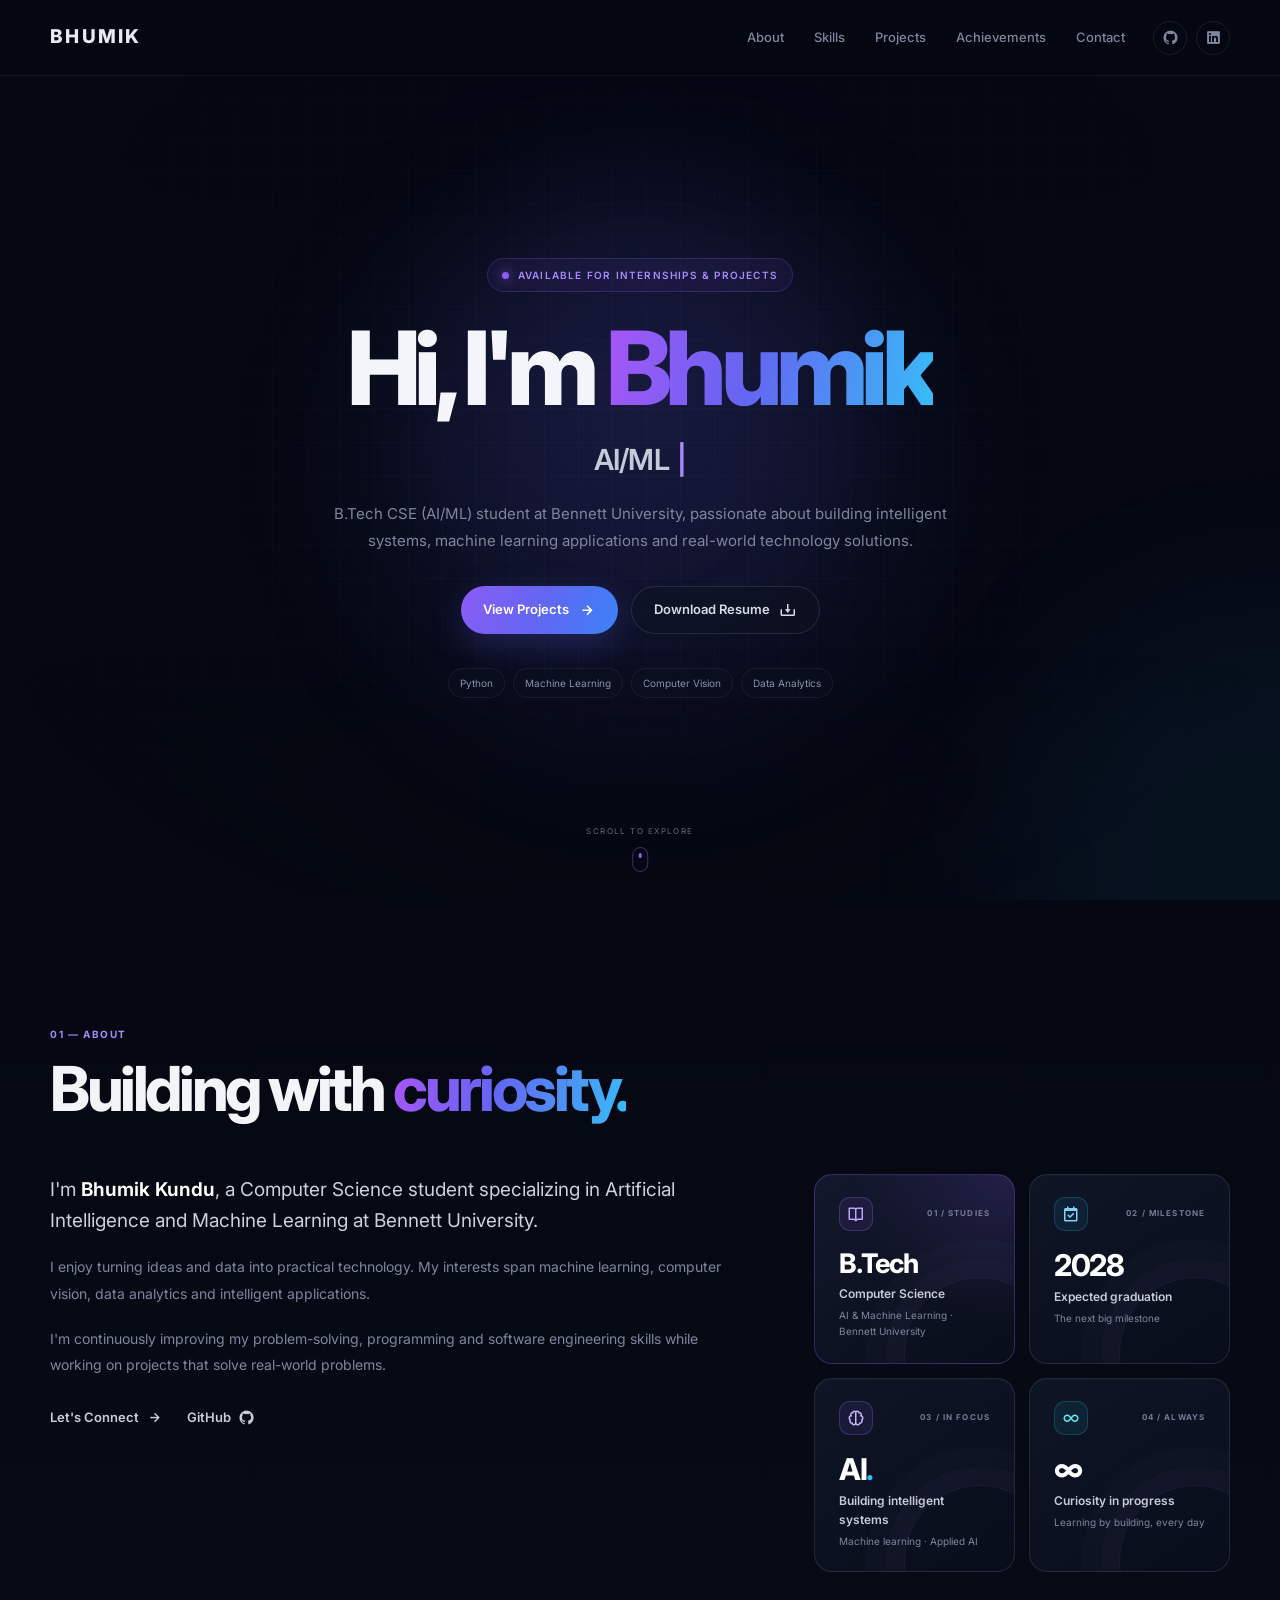
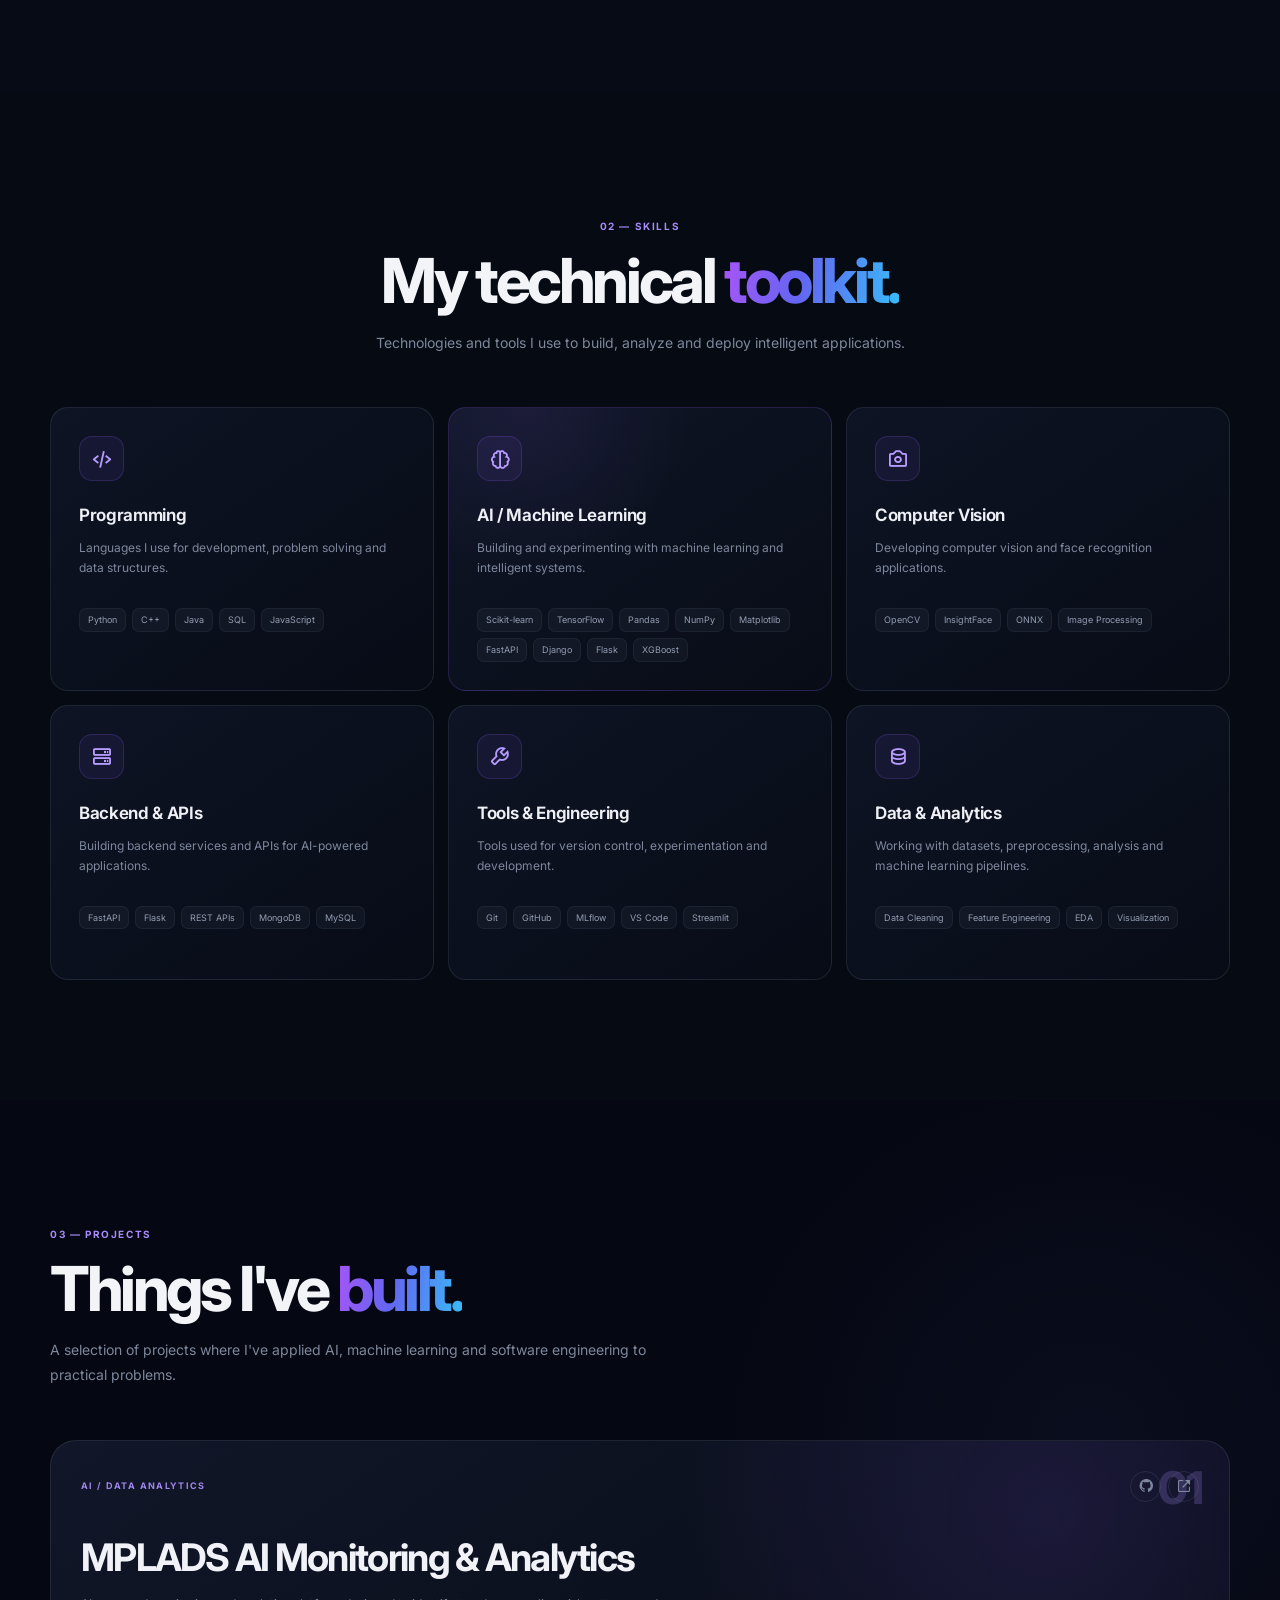
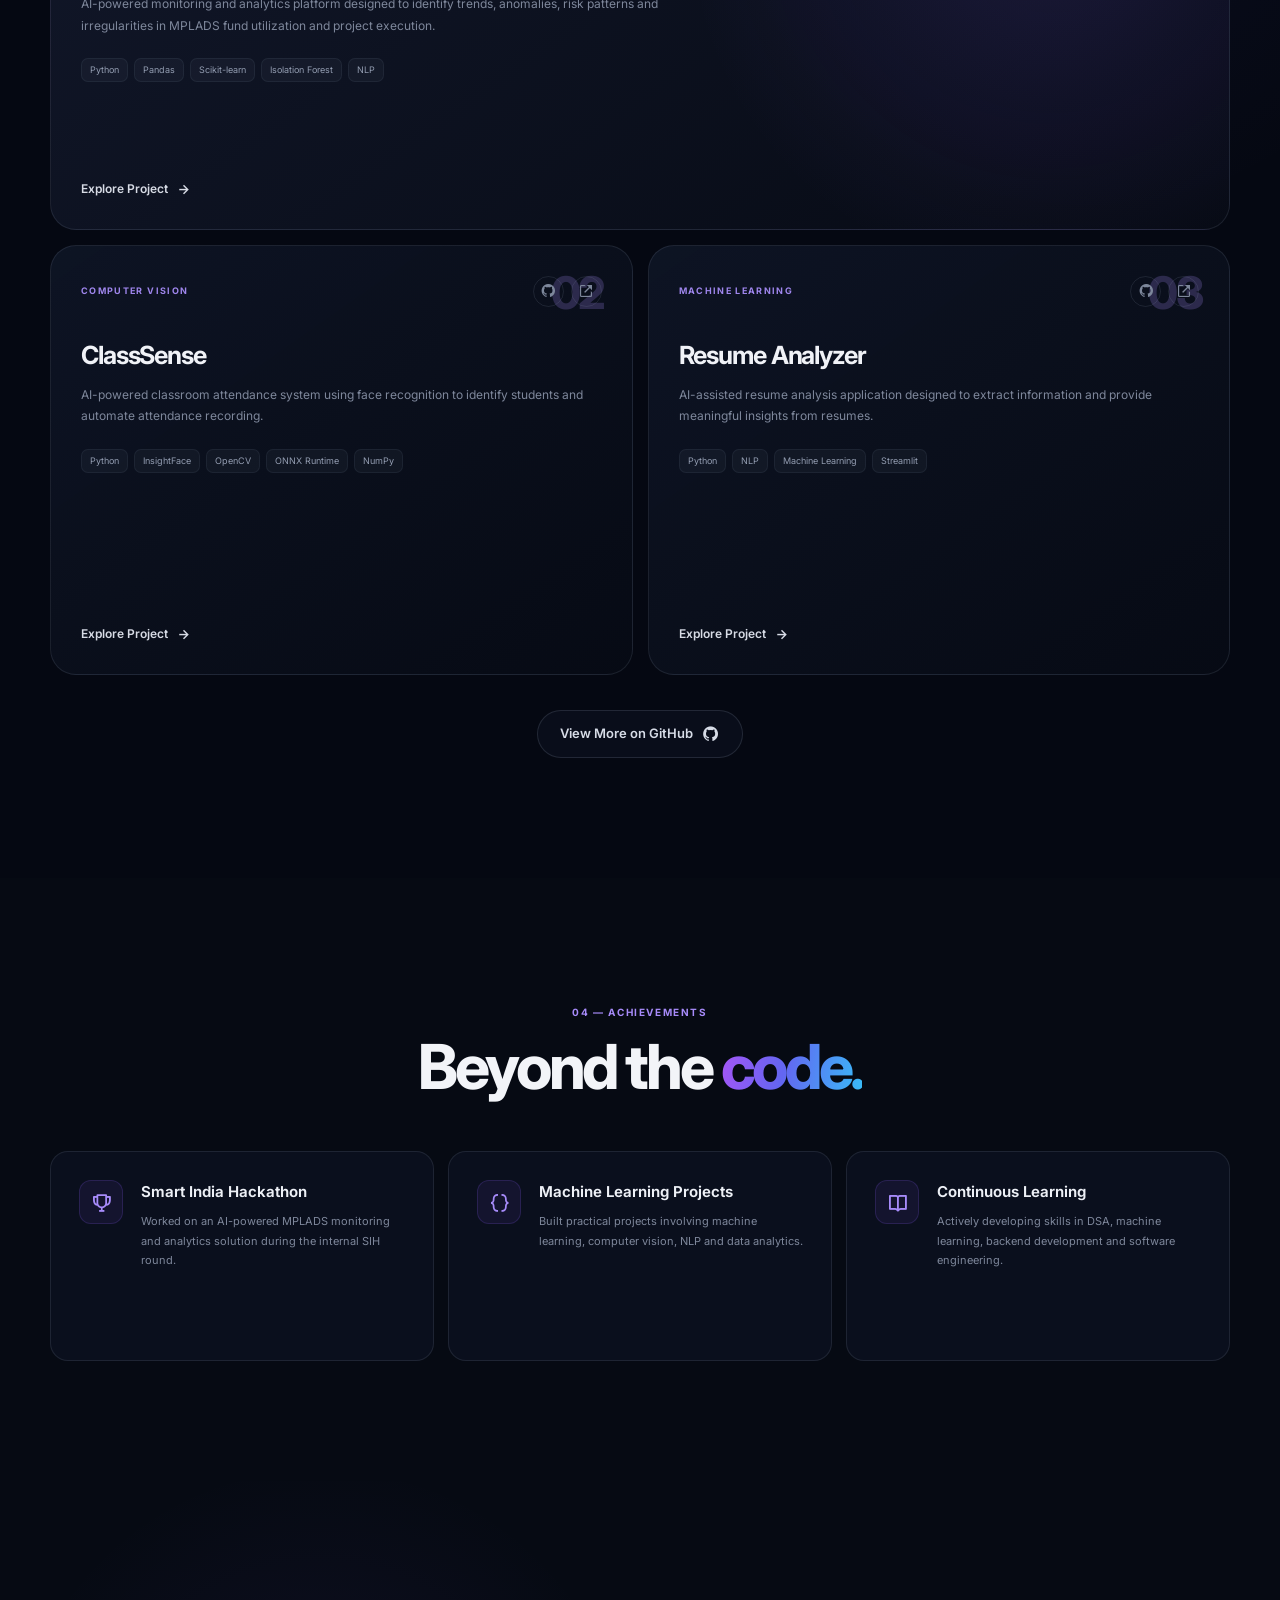
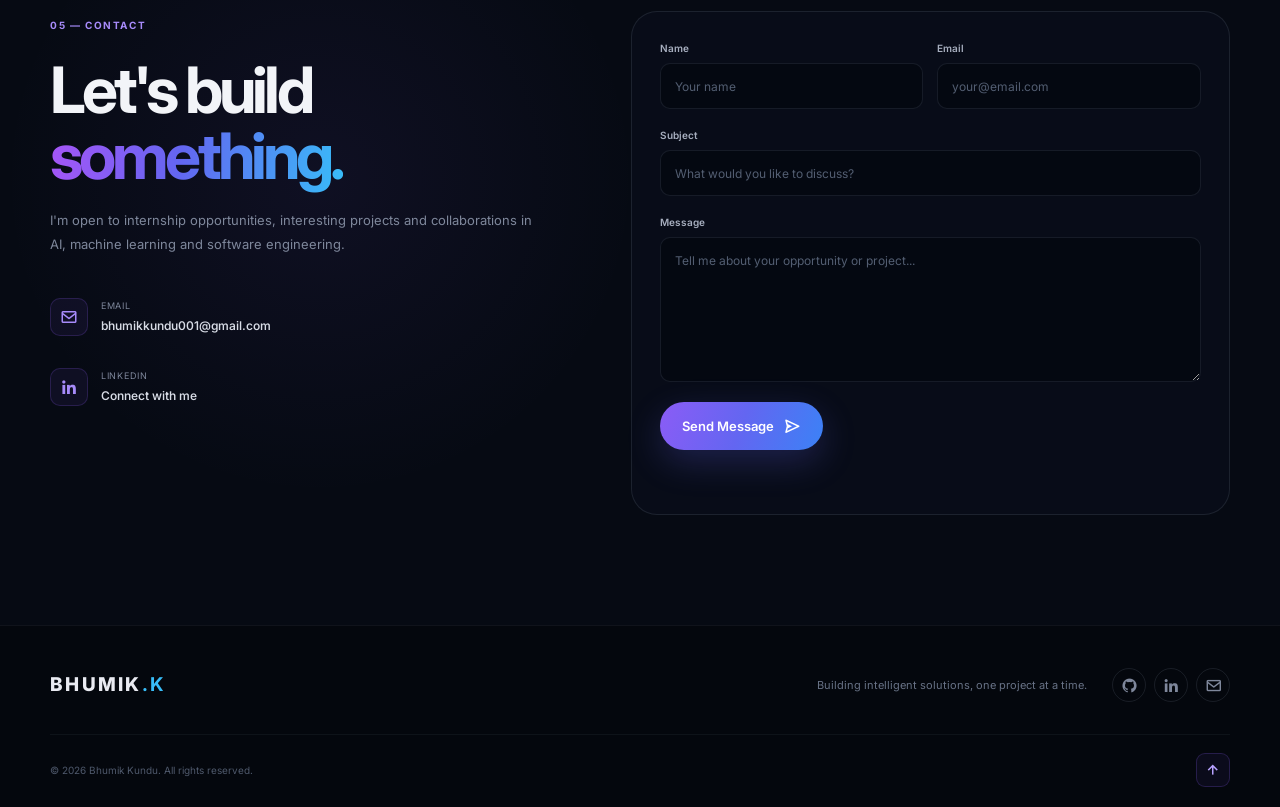
==== commit 403c2366: "Rename portfolio page to index.html Co-authored-by: Copilot <223556219+Copilot@users.noreply.github." ====
--- a/index.html
+++ b/index.html
@@ -65,7 +65,7 @@
         <div class="nav-socials">
 
             <a
-                href="https://github.com/"
+                href="https://github.com/Bhumikkundu001"
                 target="_blank"
                 rel="noopener noreferrer"
                 aria-label="GitHub"
@@ -735,7 +735,7 @@
                 <div class="projects-footer">
 
                     <a
-                        href="https://github.com/"
+                        href="https://github.com/Bhumikkundu001"
                         target="_blank"
                         rel="noopener noreferrer"
                         class="btn btn-secondary"
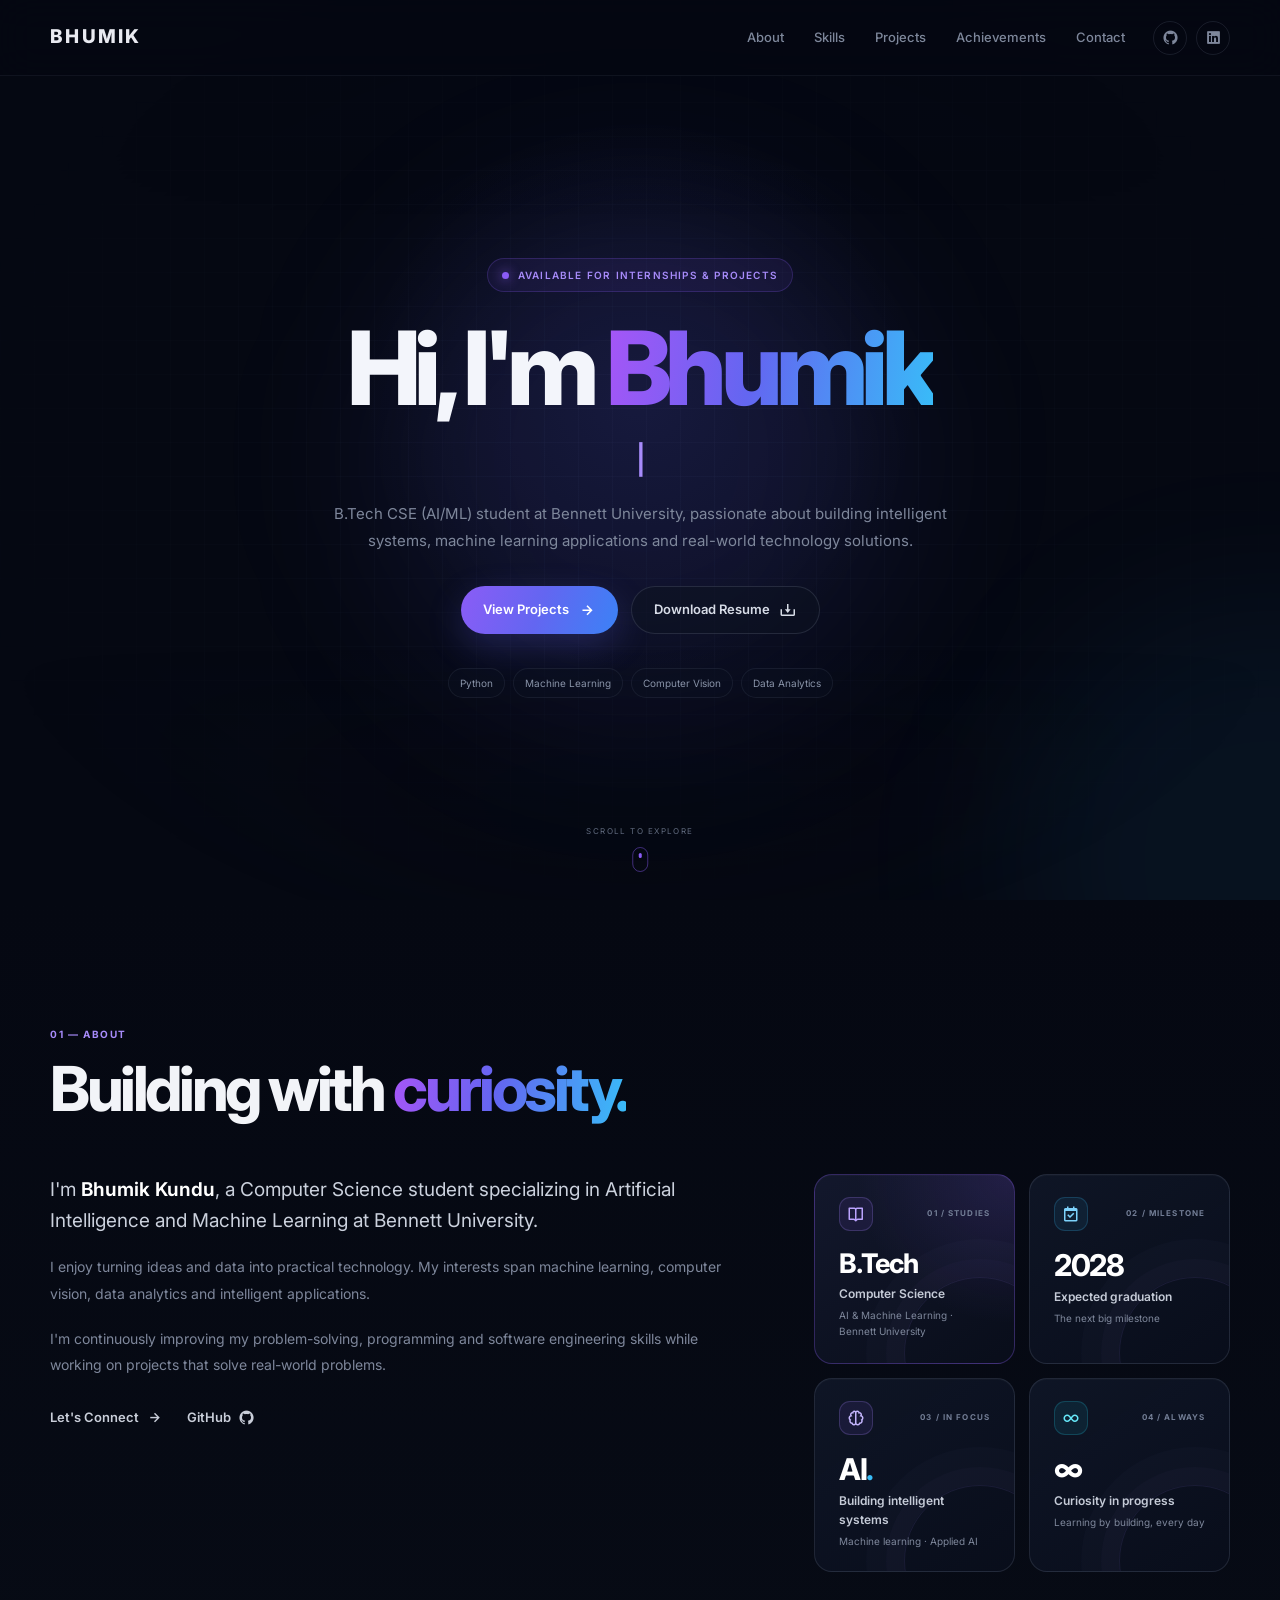
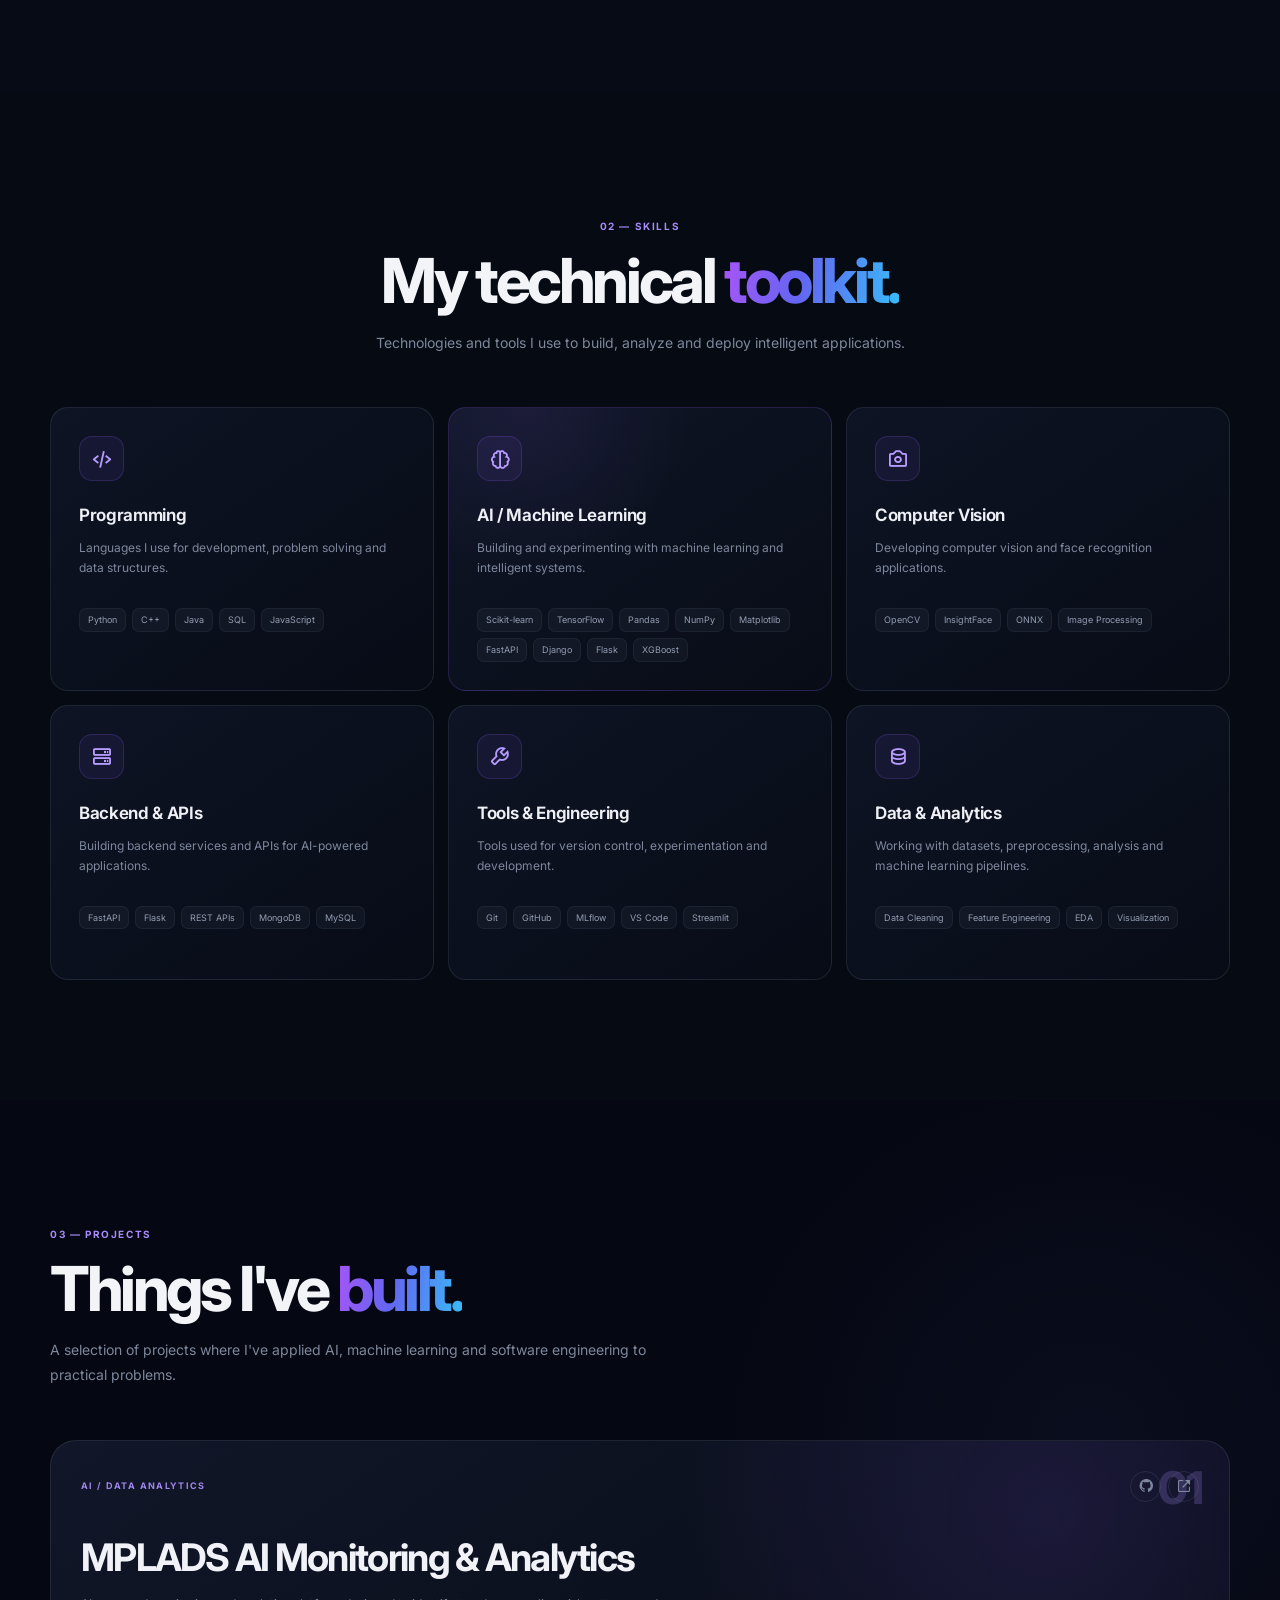
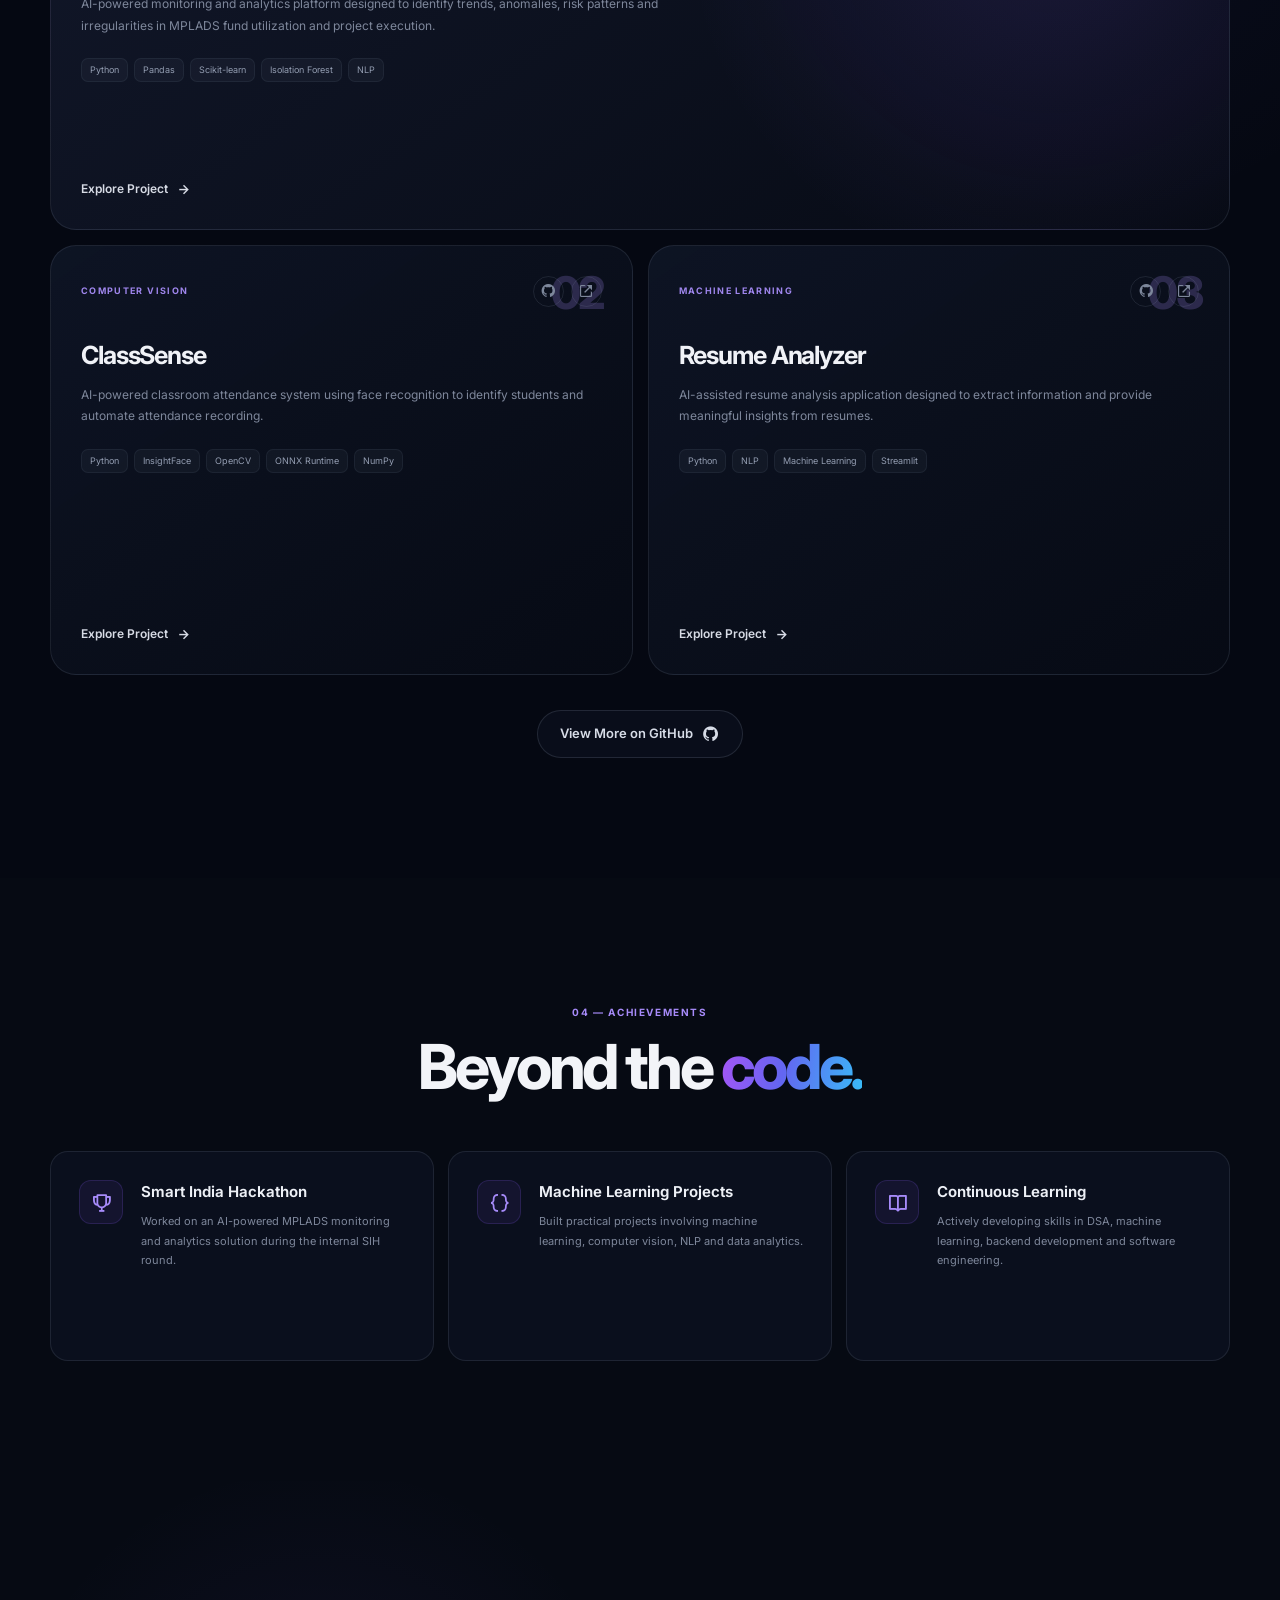
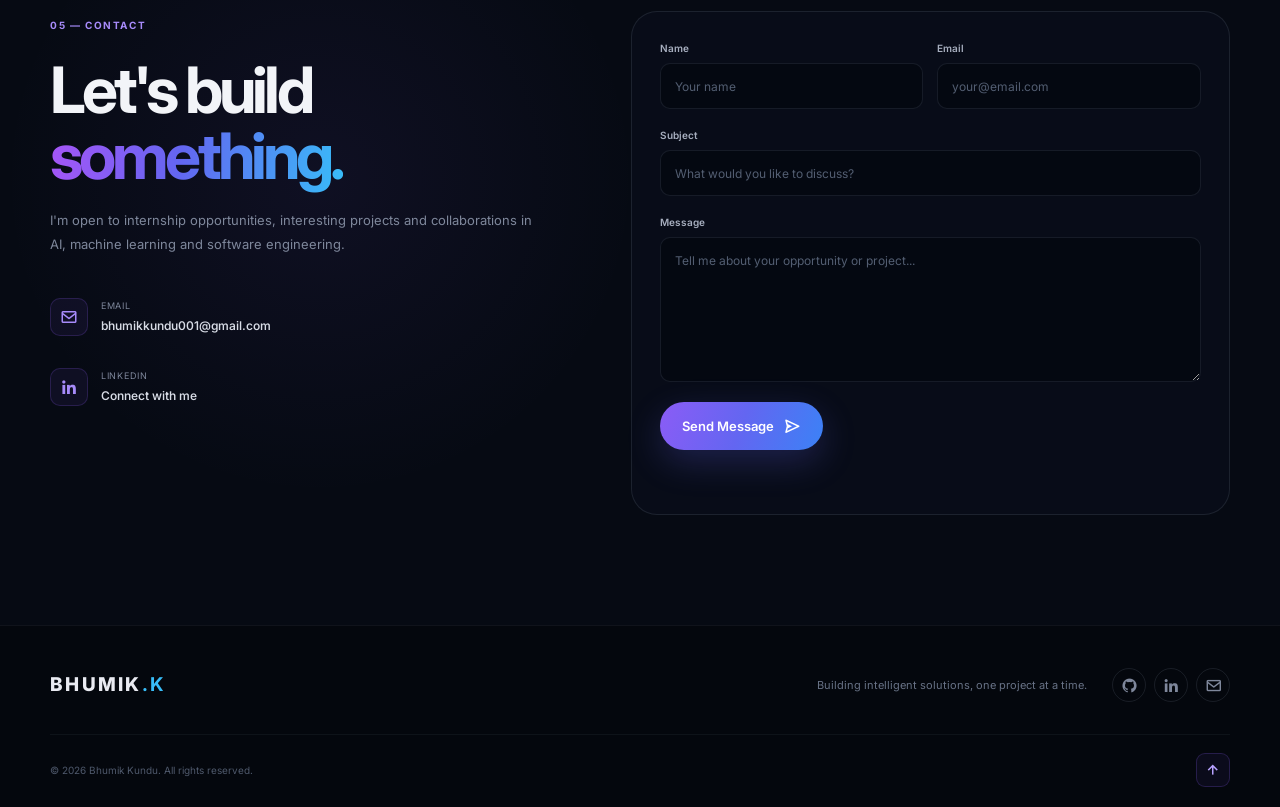
==== commit 062ae64f: "Update MPLADS project link Co-authored-by: Copilot <223556219+Copilot@users.noreply.github.com>" ====
--- a/index.html
+++ b/index.html
@@ -557,7 +557,7 @@
                                     </a>
 
                                     <a
-                                        href="https://mplads-sentinel-gamma.vercel.app/"
+                                        href="https://mplads-sentinel-rho.vercel.app/"
                                         aria-label="MPLADS live project"
                                     >
                                         <i class="bx bx-link-external"></i>
